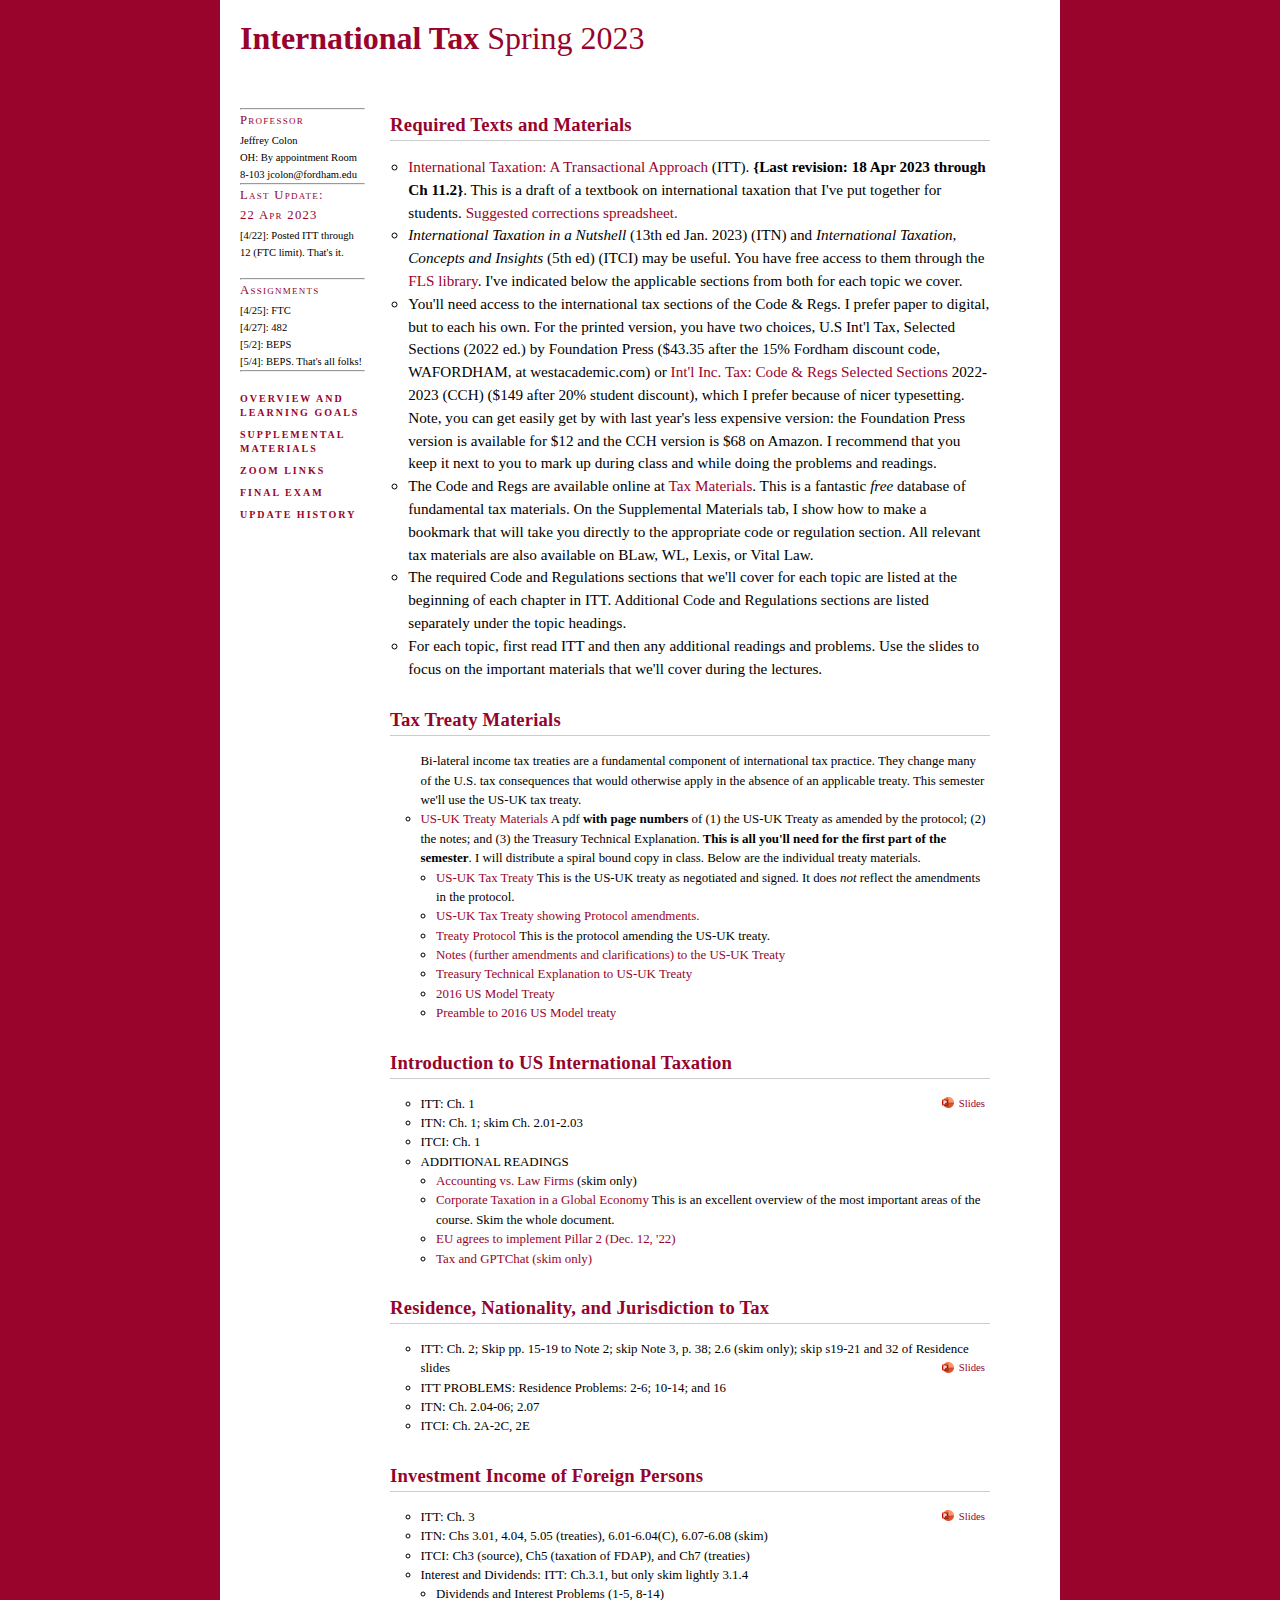
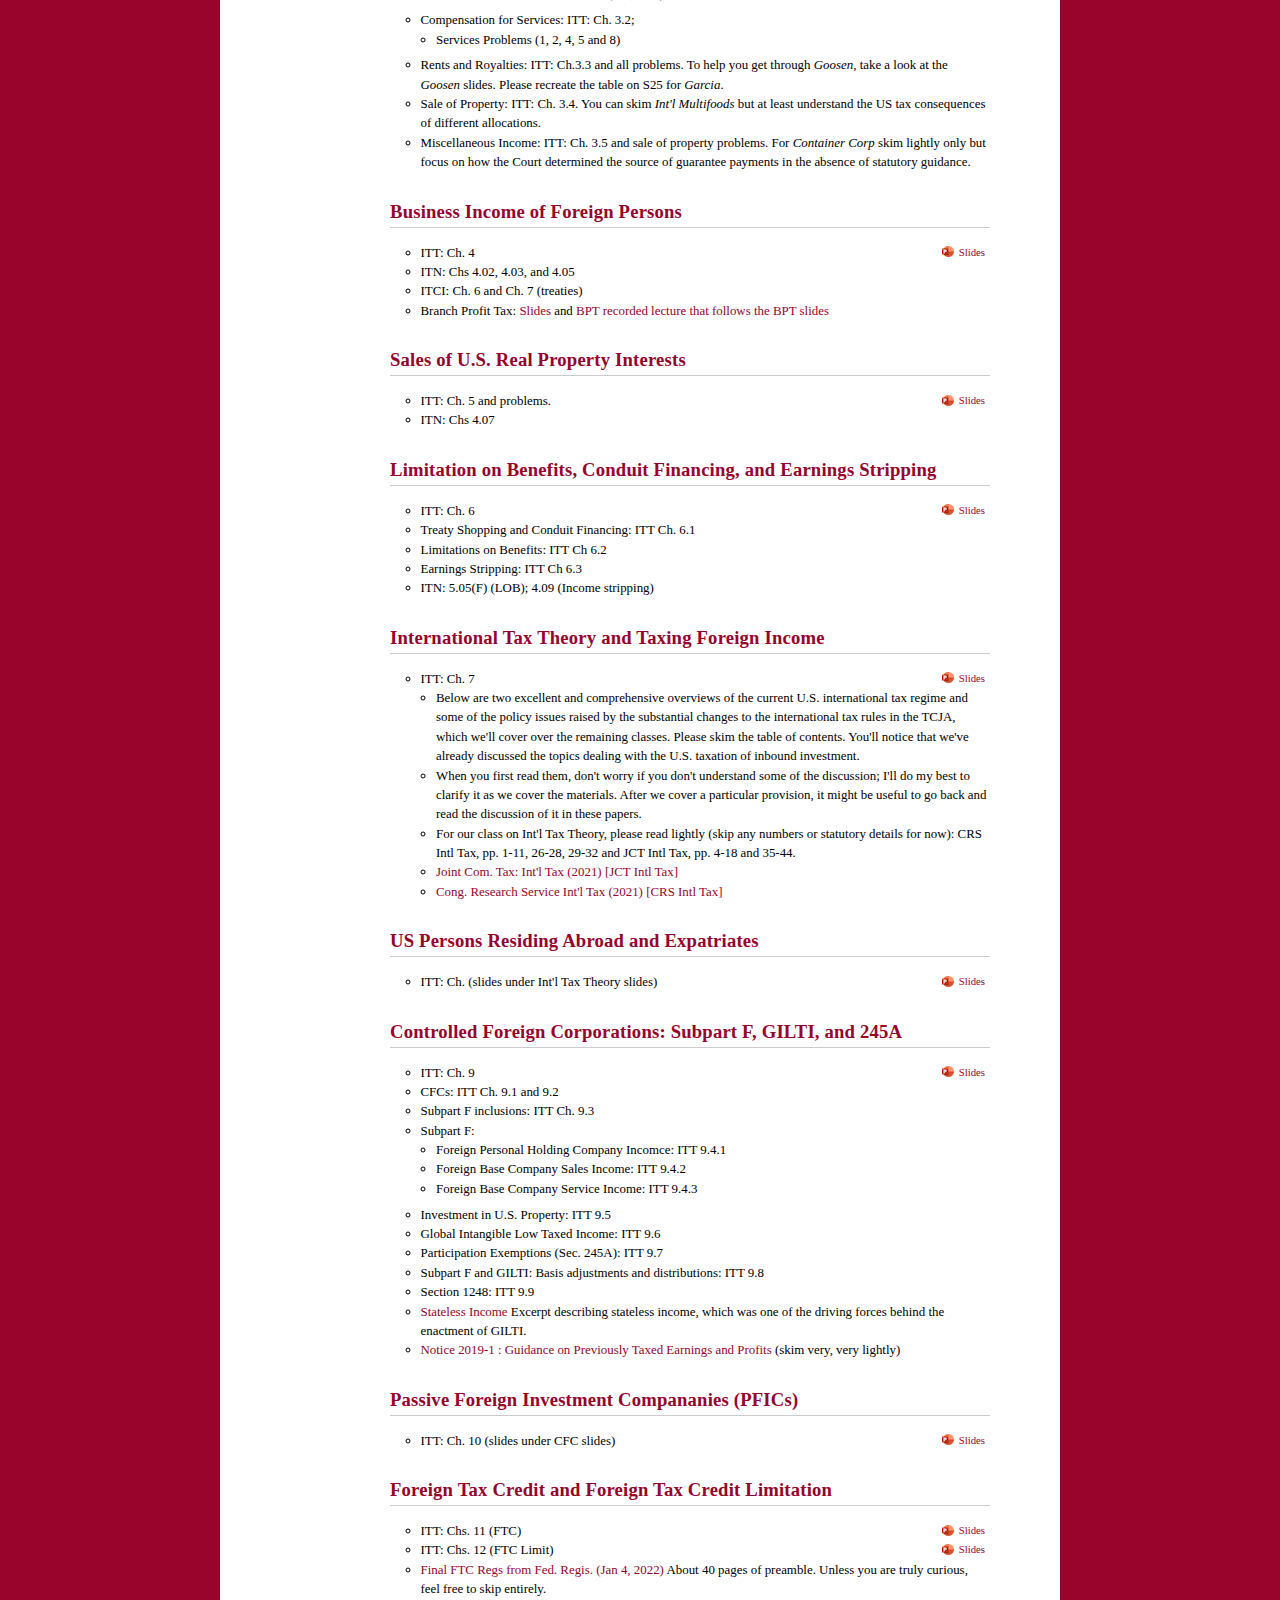
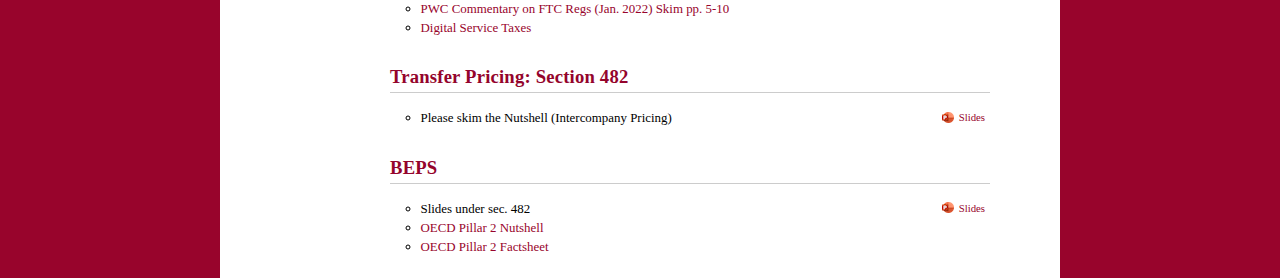
==== index.html @ 793cb7d2 "Update" ====
<!DOCTYPE HTML>
<html>
<head>
  <title>International Tax 2023</title>
  <link href="global.css" type="text/css" rel="stylesheet">
  <style type="text/css">
 </style>
</head>

<body>

<div class="content">
 <div class="title">
   <strong>International Tax</strong> Spring 2023
  </div>
  <br>
  
  <div class="sidebar">
        
    <div>
      <hr>
      <h1>Professor</h1>
      <small>Jeffrey Colon</a>
        <br>
      OH: By appointment
      Room 8-103
      jcolon@fordham.edu
      </small>
        <br>
        <hr>
      <h1>Last Update: 
        <br>22 Apr 2023 </h1> 
        <small>
        [4/22]: Posted ITT through 12 (FTC limit).  That's it.
          <br>
       
           <br>
        
         </small>
          
        <hr>
      
      <h1>Assignments</h1>
       <small>
      
        [4/25]: FTC
          <br>
        [4/27]: 482
          <br>
        [5/2]: BEPS
          <br>
        [5/4]: BEPS.  That's all folks!



     
       </small>

        <hr>
    </div>
 
    <div data-spy="affix" data-offset-top="500" class="navbar affix-top">
      <div class="affix-child">
        <b> Something Extra</b>
      </div>
      <ul class="menu nav">
        <li class="active">
          <a href="overview.html"> <strong>Overview and Learning Goals</strong></a>
        </li>
        <li>
          <a href="extraresources.html"><strong>Supplemental Materials</strong></a>
        </li>
        <li>
          <a href="zoomlinks.html"><strong>Zoom links</strong></a>
        </li>
        
        <li>
          <a href="finalexam.html"><strong>Final Exam</strong></a>
        </li>

        <li>
          <a href="updatehistory.html"><strong>Update History</strong></a>
        </li>

      </ul>
    </div>


  </div>
      
  <div class="article"> 

    <h3>Required Texts and Materials</h3>
      <ul>
        
        <li> <a href="Main_23.pdf"> International Taxation: A Transactional Approach</a> (ITT). <strong>{Last revision: 18 Apr 2023 through Ch 11.2}</strong>.  This is a draft of a textbook on international taxation that I've put together for students.  <a href="https://docs.google.com/spreadsheets/d/1qnMhubfMJYlq5vn3t7DdDJ_um4q8-KcC5dzmw_5Fx98/edit?usp=sharing"> Suggested corrections spreadsheet.  </a> </li>

        <li><em>International Taxation in a Nutshell </em>(13th ed Jan. 2023) (ITN) and <em>International Taxation, Concepts and Insights </em> (5th ed) (ITCI) may be useful.  You have free access to them through the <a href="https://lawpac.lawnet.fordham.edu/record=b788050">FLS library</a>.   I've indicated below the applicable sections from both for each topic we cover.  </li>
        
        <li>You'll need access to the international tax sections of the Code & Regs. I prefer paper to digital, but to each his own.  For the printed version, you have two choices, U.S Int'l Tax, Selected Sections (2022 ed.) by Foundation Press ($43.35 after the 15% Fordham discount code, WAFORDHAM,  at westacademic.com) or <a href="https://www.cchcpelink.com/book/international-income-taxation-code-and-regulations--selected-sections-2022-2023-editio-10009196-0014/21135/">Int'l Inc. Tax: Code & Regs Selected Sections</a> 2022-2023 (CCH) ($149 after 20% student discount), which I prefer because of nicer typesetting.  Note, you can get easily get by with last year's less expensive version: the Foundation Press version is available for $12 and the CCH version is $68 on Amazon. I recommend that you keep it next to you to mark up during class and while doing the problems and readings.  </li>
        
        <li>The Code and Regs are available online at <a href="https://www.taxnotes.com/research">Tax Materials</a>. This is a fantastic <em>free</em> database of fundamental tax materials. On the Supplemental Materials tab, I show how to make a bookmark that will take you directly to the appropriate code or regulation section. All relevant tax materials are also available on BLaw, WL, Lexis, or Vital Law.</li>
        
        <li>The required Code and Regulations sections that we'll cover for each topic are listed at the beginning of each chapter in ITT.  Additional Code and Regulations sections are listed separately under the topic headings.</li>

        <li>For each topic, first read ITT and then any additional readings and problems.  Use the slides to focus on the important materials that we'll cover during the lectures.</li>
    
      </ul>

    <h3> Tax Treaty Materials</h3>

    <ul class="reading">
    
      Bi-lateral income tax treaties are a fundamental component of international tax practice.  They change many of the U.S. tax consequences that would otherwise apply in the absence of an applicable treaty.  This semester we'll use the US-UK tax treaty.   
      
      <li><a href="treaty/Colon UK Treaty Materials.pdf">US-UK Treaty Materials</a> A pdf <strong>with page numbers</strong> of (1) the US-UK Treaty as amended by the protocol; (2) the notes; and (3) the Treasury Technical Explanation.<strong> This is all you'll need for the first part of the semester</strong>.  I will distribute a spiral bound copy in class.  Below are the individual treaty materials.</li>

        <ul>

          <li><a href="treaty/uktreaty.pdf">US-UK Tax Treaty</a> This is the US-UK treaty as negotiated and signed.  It does <em>not</em> reflect the amendments in the protocol.</li>
          
          <li><a href="treaty/UKTreaty_CCH_Amend.pdf">US-UK Tax Treaty showing Protocol amendments.</a></li> 
          
          <li><a href="treaty/ukprotoco.pdf">Treaty Protocol</a> This is the protocol amending the US-UK treaty.</li>
          
          <li><a href="treaty/uknotes.pdf"> Notes (further amendments and clarifications) to the US-UK Treaty</a> </li>
      
          <li><a href="treaty/uktreaty_treas.pdf">Treasury Technical Explanation to US-UK Treaty</a></li>
          
          <li><a href="treaty/USModel_16.pdf">2016 US Model Treaty</a> </li>
        
          <li><a href="treaty/USModel_Preamble_16.pdf">Preamble to 2016 US Model treaty</a>   </li>

        </ul>
    
    </ul>
 

   <h3>Introduction to US International Taxation</h3>

     <ul class="reading">  
      <li>ITT: Ch. 1
        <small class="pull-right">
          <a href="slides/IT_Intro_23.pptx" class="link link-slides">Slides</a>  
        </small>
       </li>
       <li>ITN: Ch. 1; skim Ch. 2.01-2.03</li>
       <li>ITCI: Ch. 1</li>
       <li> ADDITIONAL READINGS
          <ul>
            <li> <a href="Accounting Law Firms.pdf">Accounting vs. Law Firms</a> (skim only)</li>
            <li><a href="CRS Corp Inc Tax Global Economy.pdf">Corporate Taxation in a Global Economy</a> This is an excellent overview of the most important areas of the course.  Skim the whole document.</li>
            <li><a href="https://www.consilium.europa.eu/en/press/press-releases/2022/12/12/international-taxation-council-reaches-agreement-on-a-minimum-level-of-taxation-for-largest-corporations/?utm_source=dsms-auto&utm_medium=email&utm_campaign=International+taxation%3a+Council+reaches+agreement+on+a+minimum+level+of+taxation+for+largest+corporations">EU agrees to implement Pillar 2 (Dec. 12, '22) </a></li>
            <li><a href="GPTChat Tax TN 2023.pdf">Tax and GPTChat (skim only)</a> </li>
          </ul>
      
      </li>
    </ul> 

    
    <h3>Residence, Nationality, and Jurisdiction to Tax</h3>
      <ul class="reading">  
        <li>ITT: Ch. 2; Skip pp. 15-19 to Note 2; skip Note 3, p. 38; 2.6 (skim only); skip s19-21 and 32 of Residence slides 
          <small class="pull-right">
            <a href="slides/IT_Residence_23.pptx" class="link link-slides">Slides</a>  
          </small>  
        <li>ITT PROBLEMS: Residence Problems: 2-6; 10-14; and 16</li>
        <li>ITN: Ch. 2.04-06; 2.07</li>
        <li>ITCI: Ch. 2A-2C, 2E</li>
            
        </li>
    </ul>


   <h3>Investment Income of Foreign Persons</h3>
       <ul class="reading">  
          <li>ITT: Ch. 3
            <small class="pull-right">
              <a href="slides/IT_Source_IntDiv_23.pptx" class="link link-slides">Slides</a>  
            </small> 
          <li> ITN: Chs 3.01, 4.04, 5.05 (treaties), 6.01-6.04(C), 6.07-6.08 (skim) </li>   
          <li> ITCI: Ch3 (source), Ch5 (taxation of FDAP), and Ch7 (treaties)</li>
          <li>Interest and Dividends: ITT: Ch.3.1, but only skim lightly 3.1.4</li>
            <ul>
              <li>Dividends and Interest Problems (1-5, 8-14)</li>
            </ul>
          <li>Compensation for Services: ITT: Ch. 3.2; </li>
              <ul>
                <li>Services Problems (1, 2, 4, 5 and 8)
              </ul>
          <li>Rents and Royalties: ITT: Ch.3.3 and all problems.  To help you get through <em>Goosen</em>, take a look at the <em>Goosen</em> slides.  Please recreate the table on S25 for <em>Garcia</em>. </li>
          <li>Sale of Property: ITT: Ch. 3.4.   You can skim <em>Int'l Multifoods</em> but at least understand the US tax consequences of different allocations.</li>
          <li>Miscellaneous Income: ITT: Ch. 3.5 and sale of property problems.  For <em>Container Corp</em> skim lightly only but focus on how the Court determined the source of guarantee payments in the absence of statutory guidance.</li>
     
      </ul>

    <h3>Business Income of Foreign Persons</h3>
      <ul class="reading">  
        <li>ITT: Ch. 4
          <small class="pull-right">
            <a href="slides/IT_Slides_ETB_23.pptx" class="link link-slides">Slides</a>  
          </small>  
      <li> ITN: Chs 4.02, 4.03, and 4.05 </li>
      <li> ITCI: Ch. 6 and Ch. 7 (treaties)</li>
      <li>Branch Profit Tax: <a href="slides/IT_BPT_22.pptx" >Slides </a> and <a href="https://fordhamit-my.sharepoint.com/:v:/g/personal/jcolon_fordham_edu/EXzlg3TOtzJAqTEttAePPHwByUkRtvp_hlnF0EyhgAfDOw?e=EQw4UG">
        BPT recorded lecture that follows the BPT slides</a></li>     
    </ul>


    <h3>Sales of U.S. Real Property Interests</h3>
      <ul class="reading">  
        <li>ITT: Ch. 5 and problems.
          <small class="pull-right">
            <a href="slides/IT_Slides_FIRPTA_23.pptx" class="link link-slides">Slides</a>  
          </small>   
      <li> ITN: Chs 4.07 </li>       
        </li>
    </ul>

   <h3>Limitation on Benefits, Conduit Financing, and Earnings Stripping</h3>
        <ul class="reading">  
          <li>ITT: Ch. 6
            <small class="pull-right">
              <a href="slides/IT_TreatyShop_23S.pptx" class="link link-slides">Slides</a>  
            </small>  
          <li>Treaty Shopping and Conduit Financing: ITT Ch. 6.1</li>
          <li>Limitations on Benefits: ITT Ch 6.2</li> 
          <li>Earnings Stripping: ITT Ch 6.3</li>
          <li> ITN: 5.05(F) (LOB); 4.09 (Income stripping)</li>
              
          </li>
      </ul>

   <h3>International Tax Theory and Taxing Foreign Income</h3>
      <ul class="reading">  
        <li>ITT: Ch. 7
          <small class="pull-right">
            <a href="slides/IT_Int_Theory_23.pptx" class="link link-slides">Slides</a>  
          </small> 
        <ul>
          <li>Below are two excellent and comprehensive overviews of the current U.S. international tax regime and some of the policy issues raised by the substantial changes to the international tax rules in the TCJA, which we'll cover over the remaining classes.  Please skim the table of contents.  You'll notice that we've already discussed the topics dealing with the U.S. taxation of inbound investment.  
         
          <li>When you first read them, don't worry if you don't understand some of the discussion; I'll do my best to clarify it as we cover the materials.  After we cover a particular provision, it might be useful to go back and read the discussion of it in these papers.
           
          <li>For our class on Int'l Tax Theory, please read lightly (skip any numbers or statutory details for now): CRS Intl Tax, pp. 1-11, 26-28, 29-32 and JCT Intl Tax, pp. 4-18 and 35-44.
            
          </li>
       
          <li><a href="JCT Intl Tax 2021.pdf">Joint Com. Tax: Int'l Tax (2021) [JCT Intl Tax]</a></li>
          <li><a href="CRS Intl Tax Aug 21.pdf">Cong. Research Service Int'l Tax (2021) [CRS Intl Tax]</a></li>
        </ul>
      </ul>
  
  
    <h3>US Persons Residing Abroad and Expatriates</h3>
      <ul class="reading">  
        <li>ITT: Ch.  (slides under Int'l Tax Theory slides)
          <small class="pull-right">
            <a href="slides/" class="link link-slides">Slides</a>  
          </small>  
          </li>
      </ul>

      <h3>Controlled Foreign Corporations: Subpart F, GILTI, and 245A </h3>
      <ul class="reading">  
        <li>ITT: Ch. 9
          <small class="pull-right">
            <a href="slides/IT_CFC_23.pptx" class="link link-slides">Slides</a>  
          </small>  
          </li>
        <li>CFCs: ITT Ch. 9.1 and 9.2</li>
        <li>Subpart F inclusions: ITT Ch. 9.3</li>
        <li>Subpart F:
          <ul>
            <li>Foreign Personal Holding Company Incomce: ITT 9.4.1</li>
            <li>Foreign Base Company Sales Income: ITT 9.4.2</li>
            <li>Foreign Base Company Service Income: ITT 9.4.3</li>
          </ul>
        <li>Investment in U.S. Property: ITT 9.5</li>
        <li>Global Intangible Low Taxed Income: ITT 9.6</li>
        <li>Participation Exemptions (Sec. 245A): ITT 9.7</li>
        <li>Subpart F and GILTI: Basis adjustments and distributions: ITT 9.8</li>
        <li>Section 1248: ITT 9.9</li>  
        <li><a href="StatelessIncome_Excerpt.pdf"> Stateless Income </a>Excerpt describing <emph>stateless income</emph>, which was one of the driving forces behind the enactment of GILTI.</li>     
        <li><a href="https://www.taxnotes.com/research/federal/irs-guidance/notices/irs-outlines-coming-regs-on-previously-taxed-earnings-and-profits/28pkr?h=Notice%202019"> Notice 2019-1 : Guidance on Previously Taxed Earnings and Profits</a> (skim very, very lightly)</li>
      </ul>

    
      <h3>Passive Foreign Investment Compananies (PFICs)</h3>
          <ul class="reading">  
            <li>ITT: Ch. 10 (slides under CFC slides)
              <small class="pull-right">
                <a href="slides" class="link link-slides">Slides</a>  
              </small>  
              </li>
          </ul>

      <h3>Foreign Tax Credit and Foreign Tax Credit Limitation</h3>
          <ul class="reading">  
            <li>ITT: Chs. 11 (FTC)
              <small class="pull-right">
                <a href="slides/IT_FTC_901_22.pptx" class="link link-slides">Slides</a>  
              </small>  
              </li>
            <li>ITT: Chs. 12 (FTC Limit)
              <small class="pull-right">
                <a href="slides/IT_FTC_904_22.pptx" class="link link-slides">Slides</a>  
              </small>  
              </li>  
            <li><a href="FTC Final Reg FedREg 2022.pdf"> Final FTC Regs from Fed. Regis. (Jan 4, 2022)</a> About 40 pages of preamble.  Unless you are truly curious, feel free to skip entirely. </li>
            <li><a href="PWC FTC 2022.pdf"> PWC Commentary on FTC Regs (Jan. 2022)  Skim pp. 5-10</a></li>
            <li><a href="https://www.pwc.com/us/en/services/tax/library/digital-service-taxes.html"> Digital Service Taxes</a></li>
          </ul>

     
        <!-- <h3>Inversions</h3>
          <ul class="reading">  
            <li>ITT: Ch. 11
              <small class="pull-right">
                <a href="slides/.pptx" class="link link-slides">Slides</a>  
              </small>  
              </li>
          </ul> -->

          <h3>Transfer Pricing: Section 482</h3>
          <ul class="reading">  
            <li>Please skim the Nutshell (Intercompany Pricing)
              <small class="pull-right">
                <a href="slides/IT_TransferPricing_2022.pptx" class="link link-slides">Slides</a>  
              </small>  
              </li>
          </ul>

          <h3>BEPS</h3>
          <ul class="reading">  
            <li>Slides under sec. 482
              <small class="pull-right">
                <a href="slides/.pptx" class="link link-slides">Slides</a>  
              </small>  
              </li>
            <li><a href="Pillar2 Nutshell 2022.pdf">OECD Pillar 2 Nutshell</a> </li>    
            <li><a href="Pillar2 Factsheet OECD.pdf">OECD Pillar 2 Factsheet</a> </li>
            </ul>

</div>
</div>
</div>
</body>
</html>
---- global.css ----
/* CSS Document */

/*table elements*/

#homeworks {
	border-collapse: collapse;
	width: 100%;
  }
  
  #homeworks td, #homeworks th {
	border: 1px solid #ddd;
	padding: 8px;
	text-align: center;
  }
  
  #homeworks tr:nth-child(even){background-color: #f2f2f2;}
  
  #homeworks tr:hover {background-color: #ddd;}
  
  #homeworks th {
	padding-top: 12px;
	padding-bottom: 12px;
	text-align: center;
	background-color: #98042c;
	color: white;
  }


* {
    padding: 0;
    margin: 0;
}

a:link {text-decoration: none;
	color: 	#98042c;}

/*
	a:visited {
	text-decoration: none;
	color:#0000FF
		}*/


a, a:visited {
	text-decoration: none;
	color: 	#98042c;
}

a:hover {
	background-color: transparent;
	text-decoration: underline;
	}

a:active {
	color:#B2F511}

	.affix-child {
	display: none;
}

.article {
		margin-left: 150px;
		margin-right: 50px;
		padding: 0;
		line-height: 1.5em;
		position: relative;
}

.article ul {
    line-height: 1.5em;
}

body {
	margin: 0 auto 0 auto;
	padding: 0;
	background-color: #98042c;
	width: 840px;
	font-family: "Avenir", Verdana;
	font-size: 0.95em;
}
	  
/*
BODY
{
  color: #000000;
  background-color:#FFFFFF;
  margin: 0;
  padding: 0;
}*/

.header{
  margin: 0;
  padding-top: 12px;
  font-weight: normal;
  text-align: center;
  color:#00000;
  font-family: "Avenir",Verdana, Arial, Helvetica, sans-serif;
  background-color:#FFFFFF;
}

h1, h2, h3, h4, h5 {
    color: 	#94042c;
    background-color: inherit;
    font-weight: normal;
    padding: 0 0 5px 0;
    margin: 15px 0 0 0;
    border: none;
    clear: right;
}

h3 {
    font-size: 14pt;
    margin: 30px 0 15px 0;
    letter-spacing: 0.01em;
    border-bottom: 1px solid #ccc;
	line-height: 20px;
	font-weight: bold;
}

/*
h1, h2, h3, h5 {
	font-family: "Avenir",Verdana, Arial, Helvetica, sans-serif;
	margin-top: 0;
	margin-bottom: 0;
	}*/
h4 {
	margin-left: 0px;
	margin-top: 0;
	margin-bottom: 0;
	color:#94042c;
	font-weight: bold;
	}
/*h3 {background-color:#d41394;
	padding: 5px 0px 5px 20px;
	}

#updates h5 {
	text-align: center;
	font-weight: bold;
	margin-bottom: 0;
	margin-top: 0;
	}*/
h4 ul {
	margin-top: 0;
	margin-bottom: 0;
	}	
	
/*.content{
	margin: 0 auto 0 auto;
	padding: 0;
	background-color: #33333f;
	width: 840px;
	font-family: "Avenir", Verdana;
	font-size: 0.95em;
}	*/

.link {
    background-position: 3px center;
    padding-left: 20px;
    padding-right: 5px;
    background-repeat: no-repeat;
}

.link.link-slides{
	background-image: url();
}
	
.content {
	margin: 150;
	padding: 15px 20px;
	background-color: #ffffff;
	/* height: 100%; */
}


/*.content {
		margin-left: 150px;
		margin-right: 50px;
		padding: 0;
		line-height: 1.25em;
		position: relative;
}*/


.menu {
    list-style: none;
    margin-left: 0px;
    text-transform: uppercase;
    font-size: 10px;
    letter-spacing: 2px;
    width: 125px;
}

.menu li {
    padding-bottom: 8px;
}

.menuSection { 
	float: left;  
	width: 200px;
	margin: 8px;
	padding: 1px 1px 1px 1px;
	border-top-width: 5px; 
	background-color: #FFFFCC;
	font-family: Verdana, Arial, Helvetica, sans-serif;
	font-size: .75em;
	margin-bottom: 10px;
	border: 1px solid;
}

.lastUpdate { 
	float: left;  
	width: 200px;
	margin: 8px;
	padding: 1px 1px 1px 1px;
	border-top-width: 5px; 
	background-color: #FFFFCC;
	font-family: Verdana, Arial, Helvetica, sans-serif;
	font-size: .75em;
	margin-bottom: 10px;
	border: 1px solid;
}
	
li {
    display: list-item;
    text-align: -webkit-match-parent;
}

.link.link-slides {
    background-image: url(pptx.png);
}

.menuSection h3 {
	text-align: center;
	font-weight: bold;
	margin-bottom: 0;
	margin-top: 0;
	background-color:#8b324d;
	padding: 5px 0px 5px 5px;
}

.person {
    margin-bottom: 3px;
    display: block;
}

.pull-right {
    float: right;
}

.sidebar {
    margin: 3px 0 0 0;
    padding: 0;
    float: left;
    width: 125px;
    font-size: 9.5pt;
}

.sidebar div {
    line-height: 12pt;
	margin-bottom: 5px;
	margin-top: 20px;
}
.sidebar h1 {
    font-size: 9.5pt;
    font-weight: normal;
    font-variant: small-caps;
    letter-spacing: 0.1em;
    margin: 0 0 2px 0;
    padding: 0;
    line-height: 20px;
}

.sidebar h2 {
	color: #000000;
	font-size: 9.5pt;
    font-weight: normal;
    font-variant: small-caps;
    letter-spacing: 0.1em;
    margin: 0 0 2px 0;
    padding: 0;
    line-height: 20px;
}

.reading {
    font-size: 0.85em;
    padding-left: 15px;
}

reading small {
    color: #666;
}

small {
    font-size: smaller;
}

.title,
.title a {
    color:#98042c;
    font-size: 24pt;
    margin-bottom: 10px;
    margin-top: 5px;
}

ul {
    display: block;
    list-style-type: disc;
    margin-block-start: 1em;
    margin-block-end: 1em;
    margin-inline-start: 0px;
    margin-inline-end: 0px;
    padding-inline-start: 0px;
}

ul {
    line-height: 1.4em;
    list-style-type: circle;
    list-style-image: none;
    margin: 0 0 0.5em 1.2em;
    color: __text_alt__;
}

ul {
	margin-top: 0}

ul li ul {
	margin-top: 0}
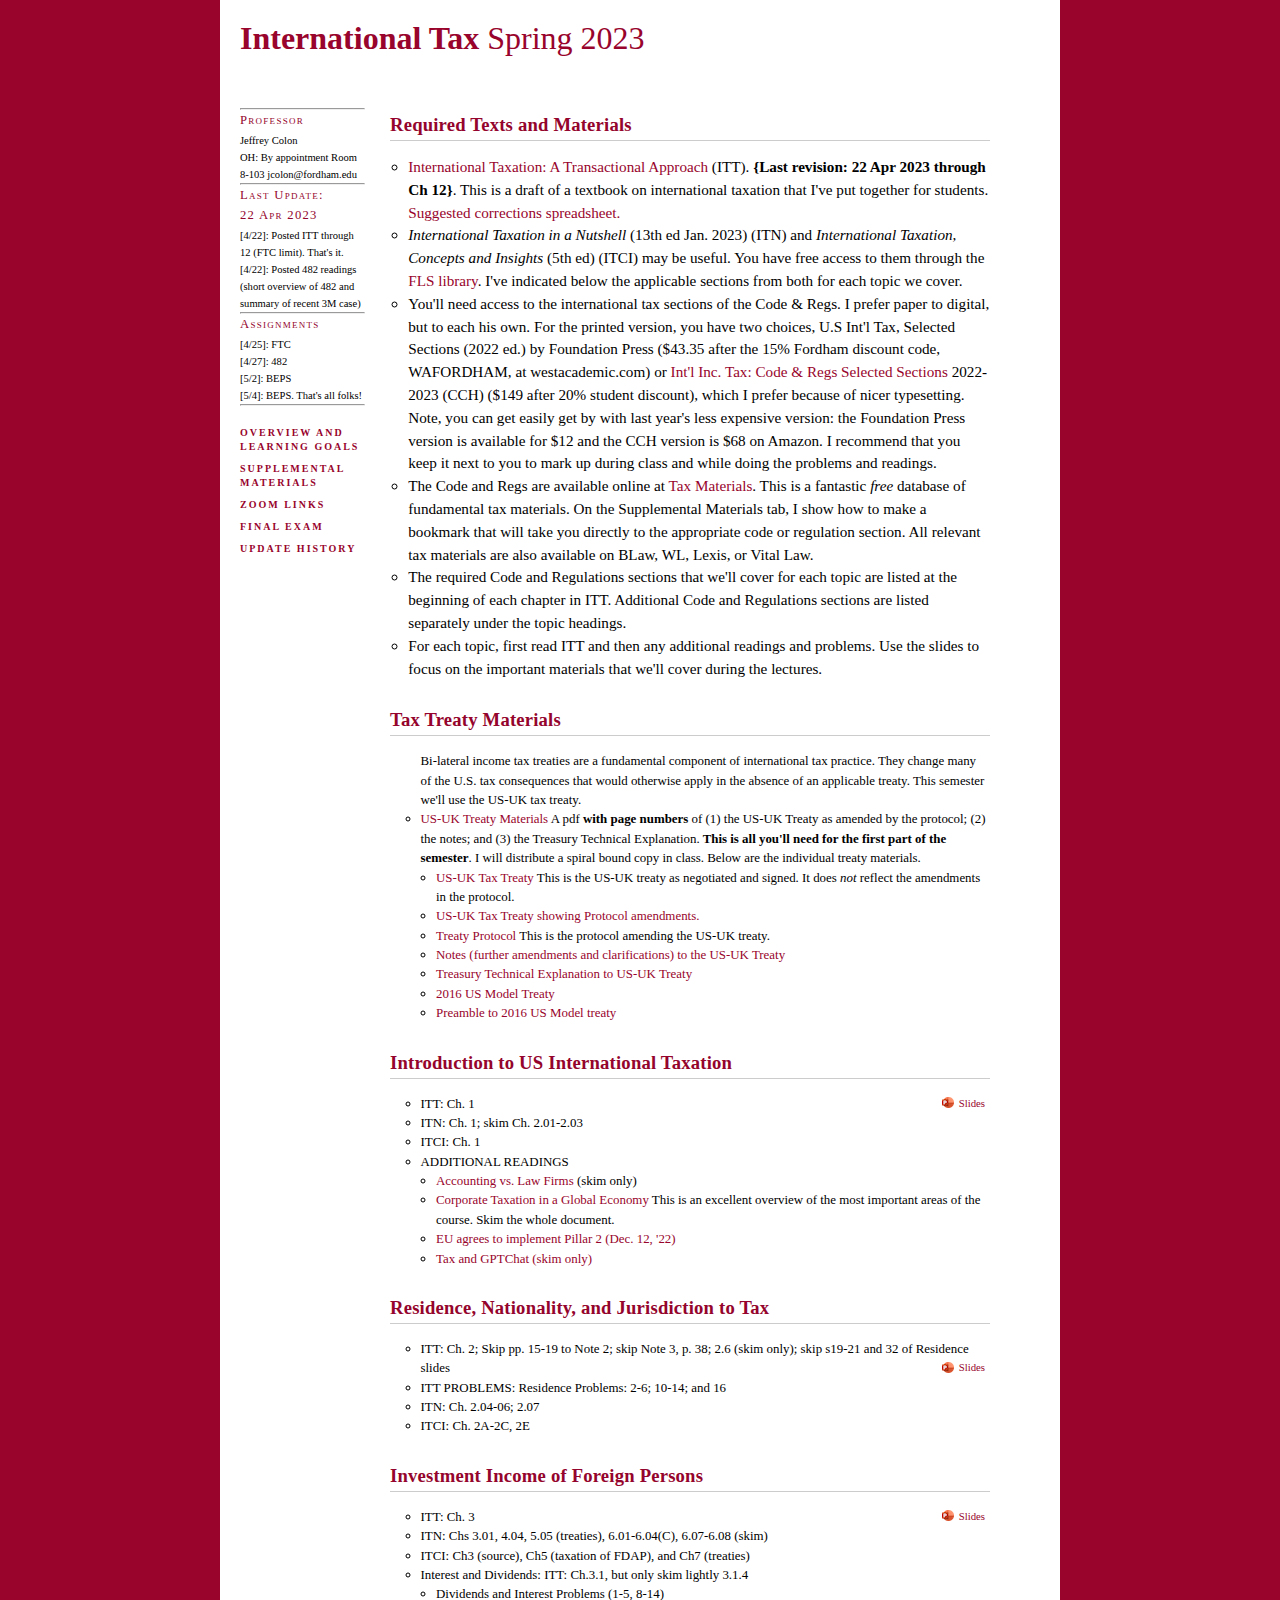
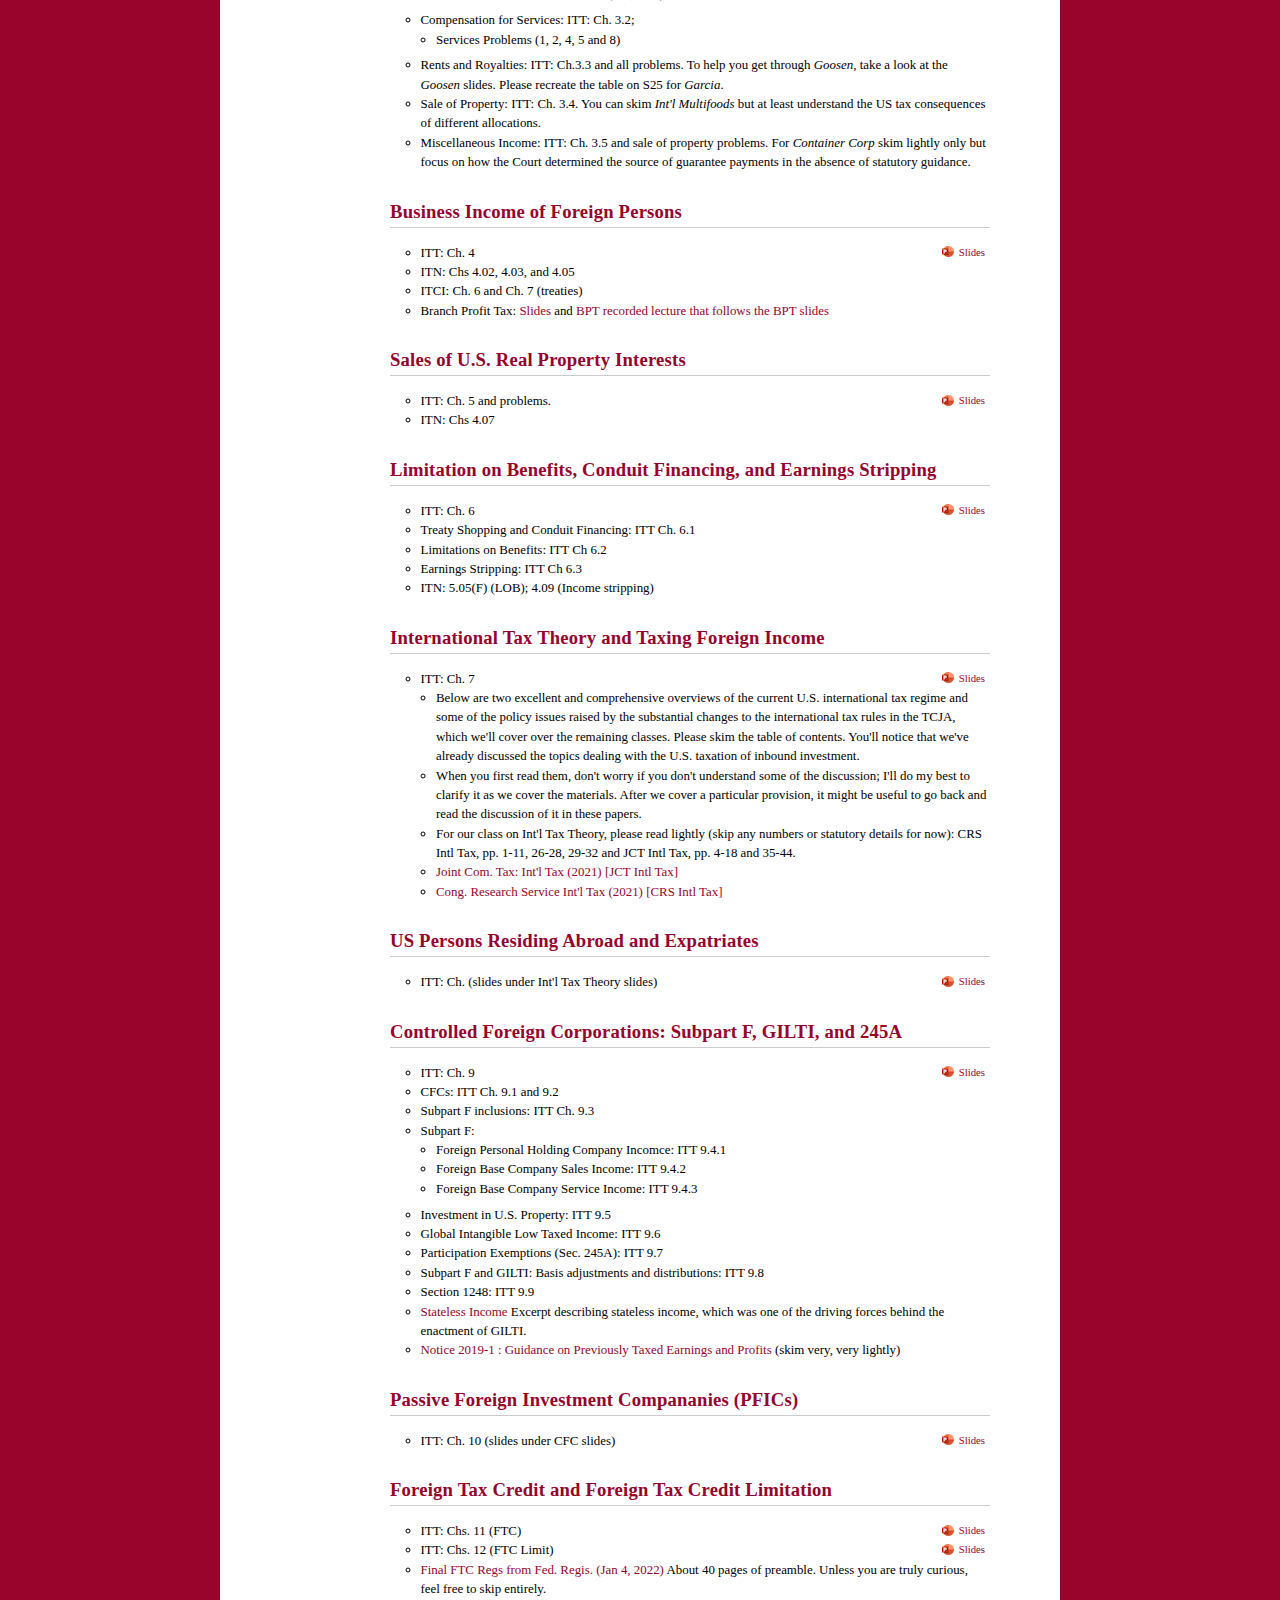
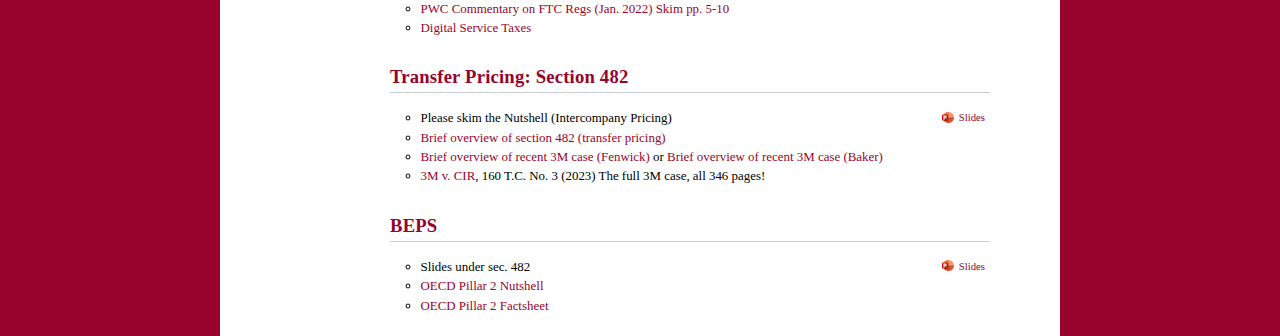
==== commit 37cd1456: "Update" ====
--- a/index.html
+++ b/index.html
@@ -33,7 +33,7 @@
         <small>
         [4/22]: Posted ITT through 12 (FTC limit).  That's it.
           <br>
-       
+        [4/22]: Posted 482 readings (short overview of 482 and summary of recent 3M case)
            <br>
         
          </small>
@@ -93,7 +93,7 @@
     <h3>Required Texts and Materials</h3>
       <ul>
         
-        <li> <a href="Main_23.pdf"> International Taxation: A Transactional Approach</a> (ITT). <strong>{Last revision: 18 Apr 2023 through Ch 11.2}</strong>.  This is a draft of a textbook on international taxation that I've put together for students.  <a href="https://docs.google.com/spreadsheets/d/1qnMhubfMJYlq5vn3t7DdDJ_um4q8-KcC5dzmw_5Fx98/edit?usp=sharing"> Suggested corrections spreadsheet.  </a> </li>
+        <li> <a href="Main_23.pdf"> International Taxation: A Transactional Approach</a> (ITT). <strong>{Last revision: 22 Apr 2023 through Ch 12}</strong>.  This is a draft of a textbook on international taxation that I've put together for students.  <a href="https://docs.google.com/spreadsheets/d/1qnMhubfMJYlq5vn3t7DdDJ_um4q8-KcC5dzmw_5Fx98/edit?usp=sharing"> Suggested corrections spreadsheet.  </a> </li>
 
         <li><em>International Taxation in a Nutshell </em>(13th ed Jan. 2023) (ITN) and <em>International Taxation, Concepts and Insights </em> (5th ed) (ITCI) may be useful.  You have free access to them through the <a href="https://lawpac.lawnet.fordham.edu/record=b788050">FLS library</a>.   I've indicated below the applicable sections from both for each topic we cover.  </li>
         
@@ -329,6 +329,9 @@
                 <a href="slides/IT_TransferPricing_2022.pptx" class="link link-slides">Slides</a>  
               </small>  
               </li>
+            <li><a href="US Transfer Pricing Basic Rules.pdf" >Brief overview of section 482 (transfer pricing)</a> 
+            <li> <a href="3M Fenwick.pdf">Brief overview of recent 3M case (Fenwick)</a> or <a href="3M_Baker.pdf"> Brief overview of recent 3M case (Baker)</a> 
+            <li><a href="3M Tax Court 23.pdf">3M v. CIR</a>, 160 T.C. No. 3 (2023) The full 3M case, all 346 pages!</a> </li>
           </ul>
 
           <h3>BEPS</h3>
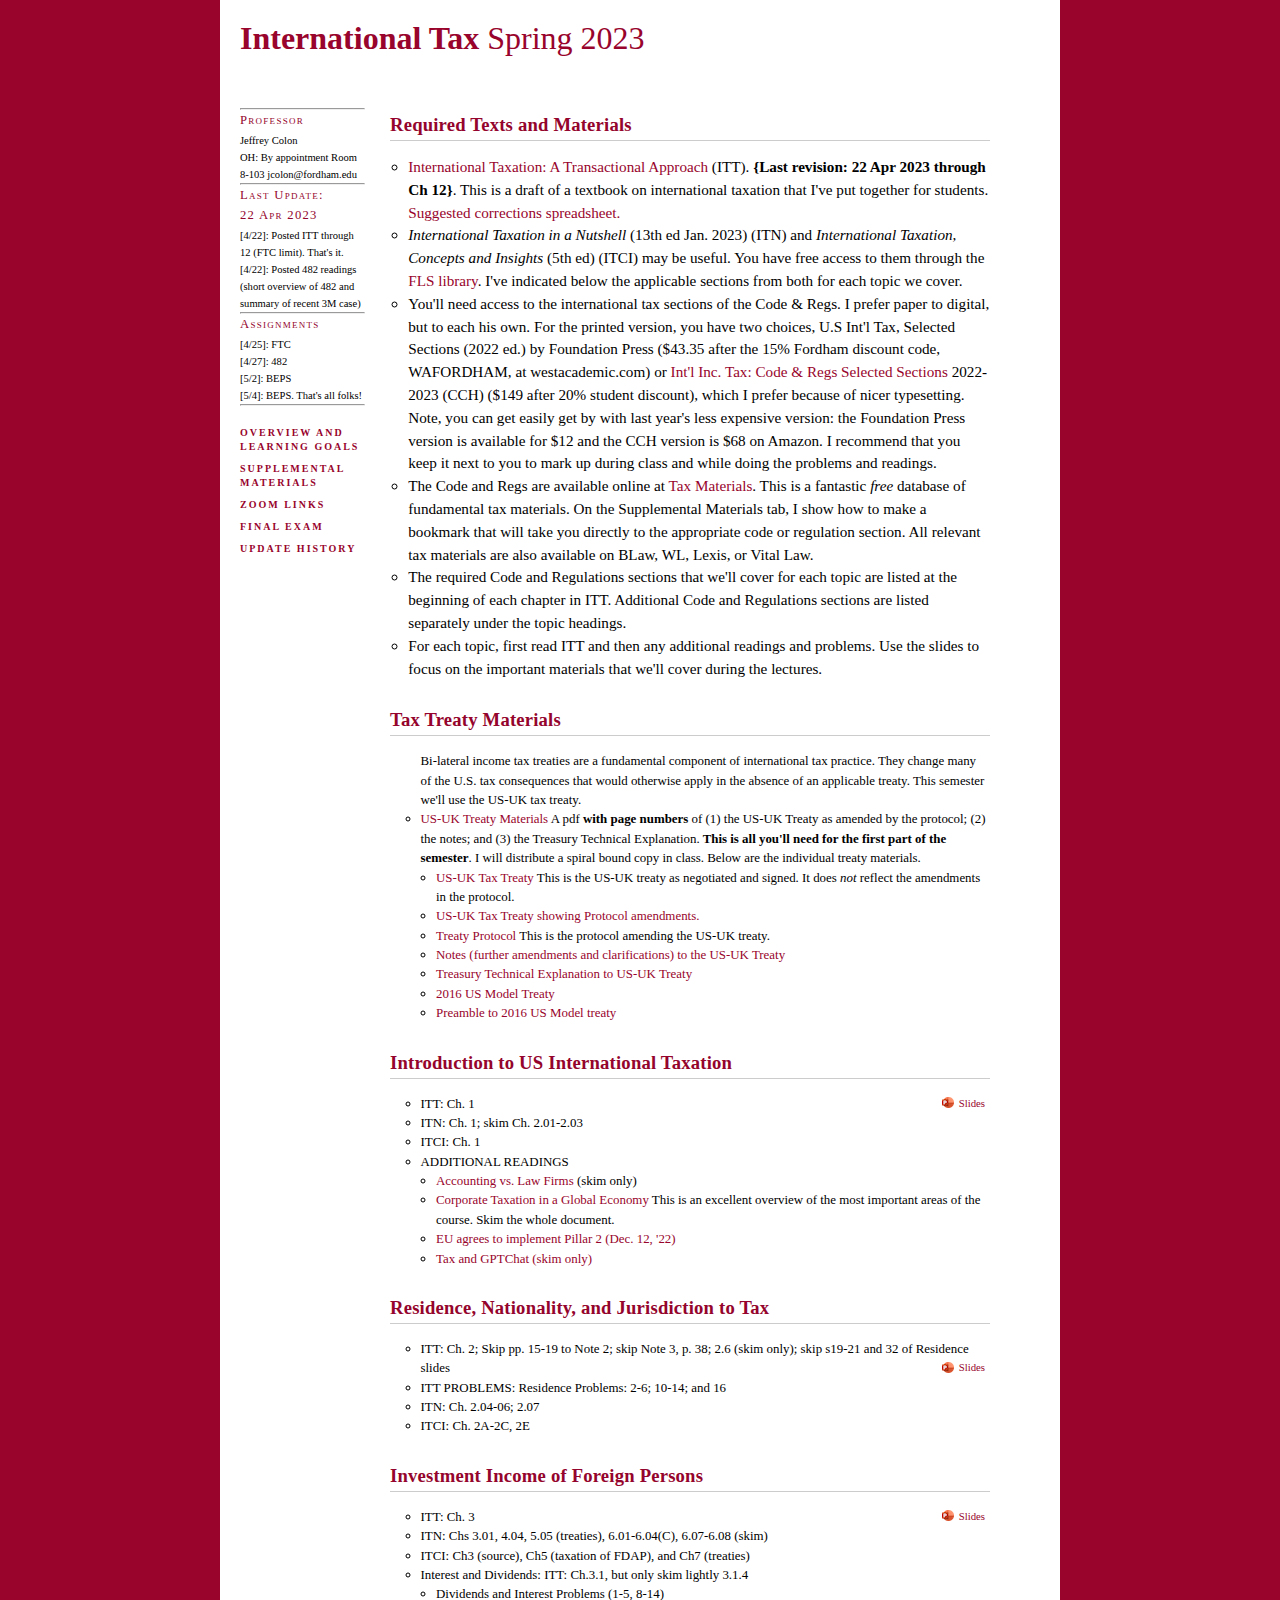
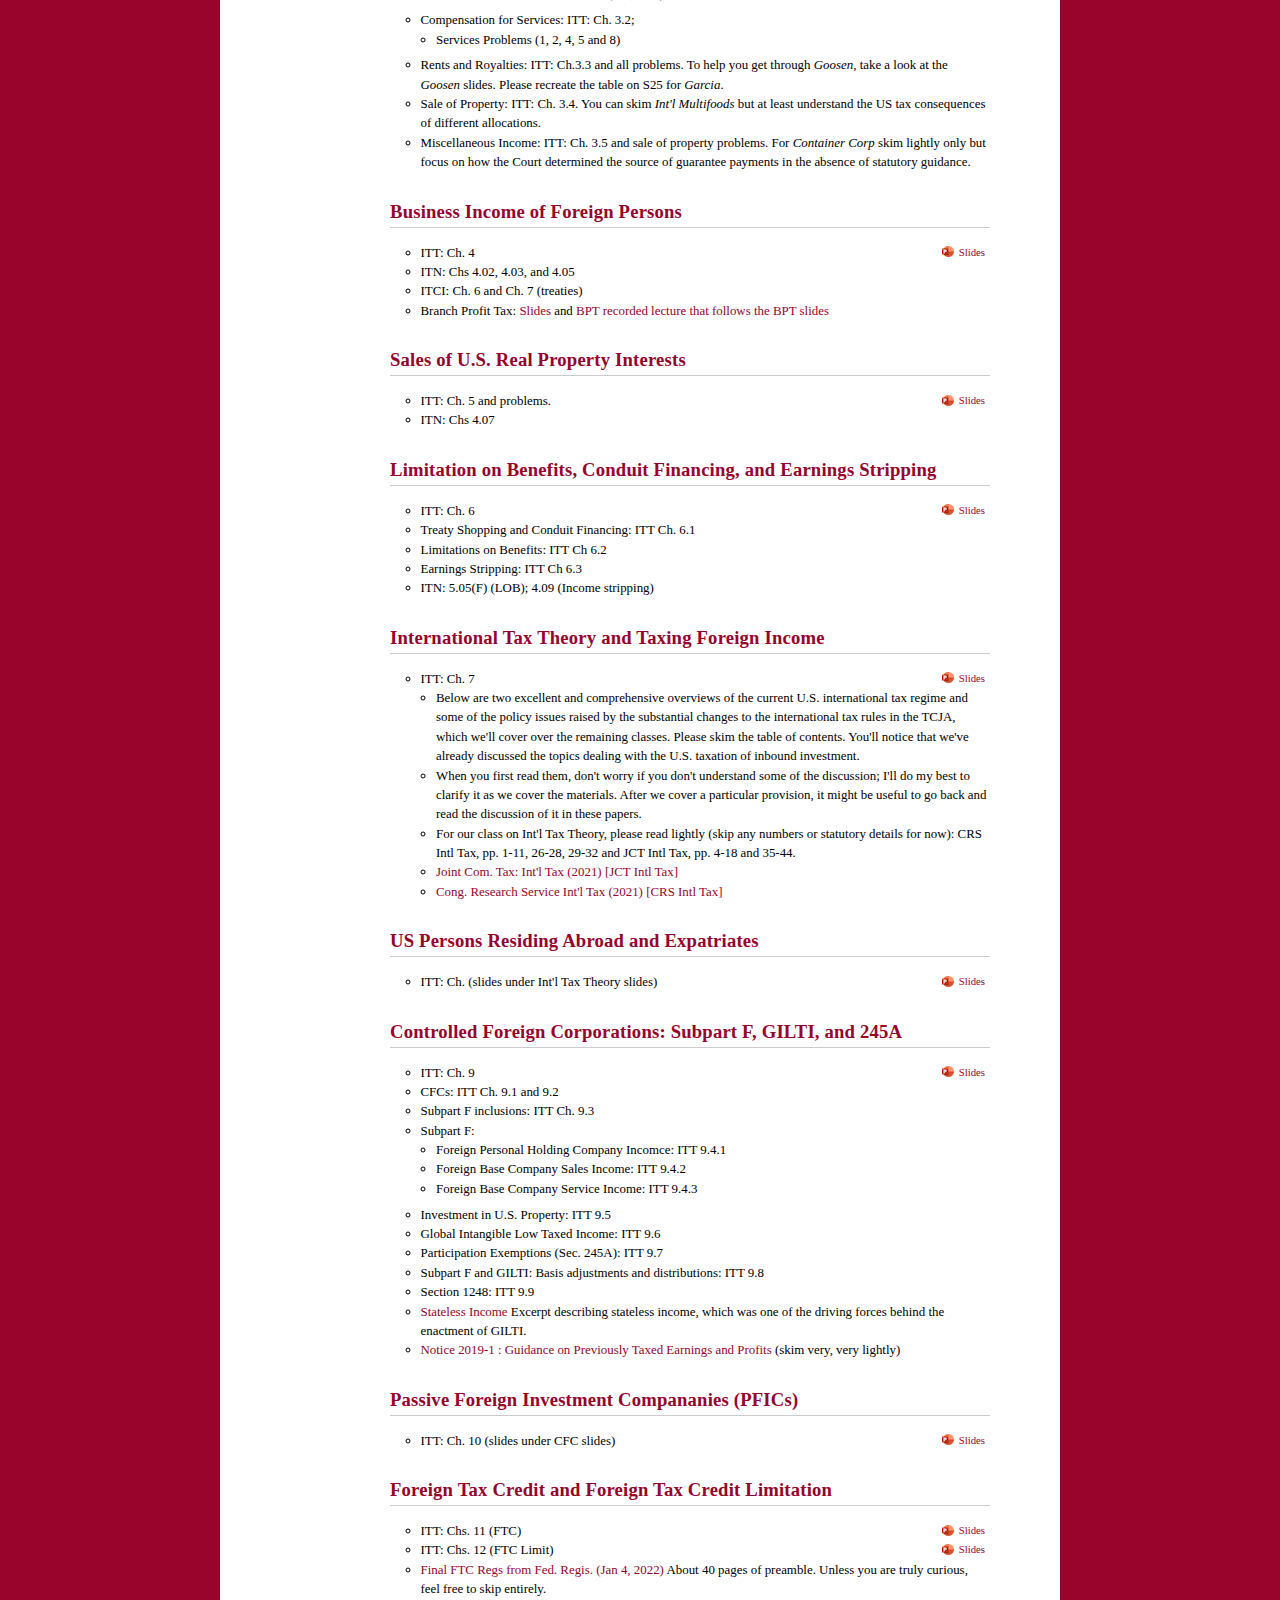
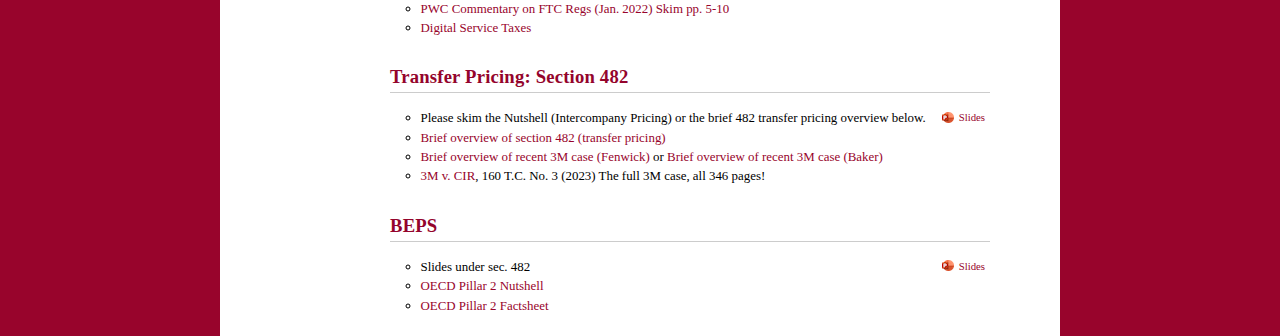
==== commit 3f8d1af0: "Update index.html" ====
--- a/index.html
+++ b/index.html
@@ -324,7 +324,7 @@
 
           <h3>Transfer Pricing: Section 482</h3>
           <ul class="reading">  
-            <li>Please skim the Nutshell (Intercompany Pricing)
+            <li>Please skim the Nutshell (Intercompany Pricing) or the brief 482 transfer pricing overview below.
               <small class="pull-right">
                 <a href="slides/IT_TransferPricing_2022.pptx" class="link link-slides">Slides</a>  
               </small>  
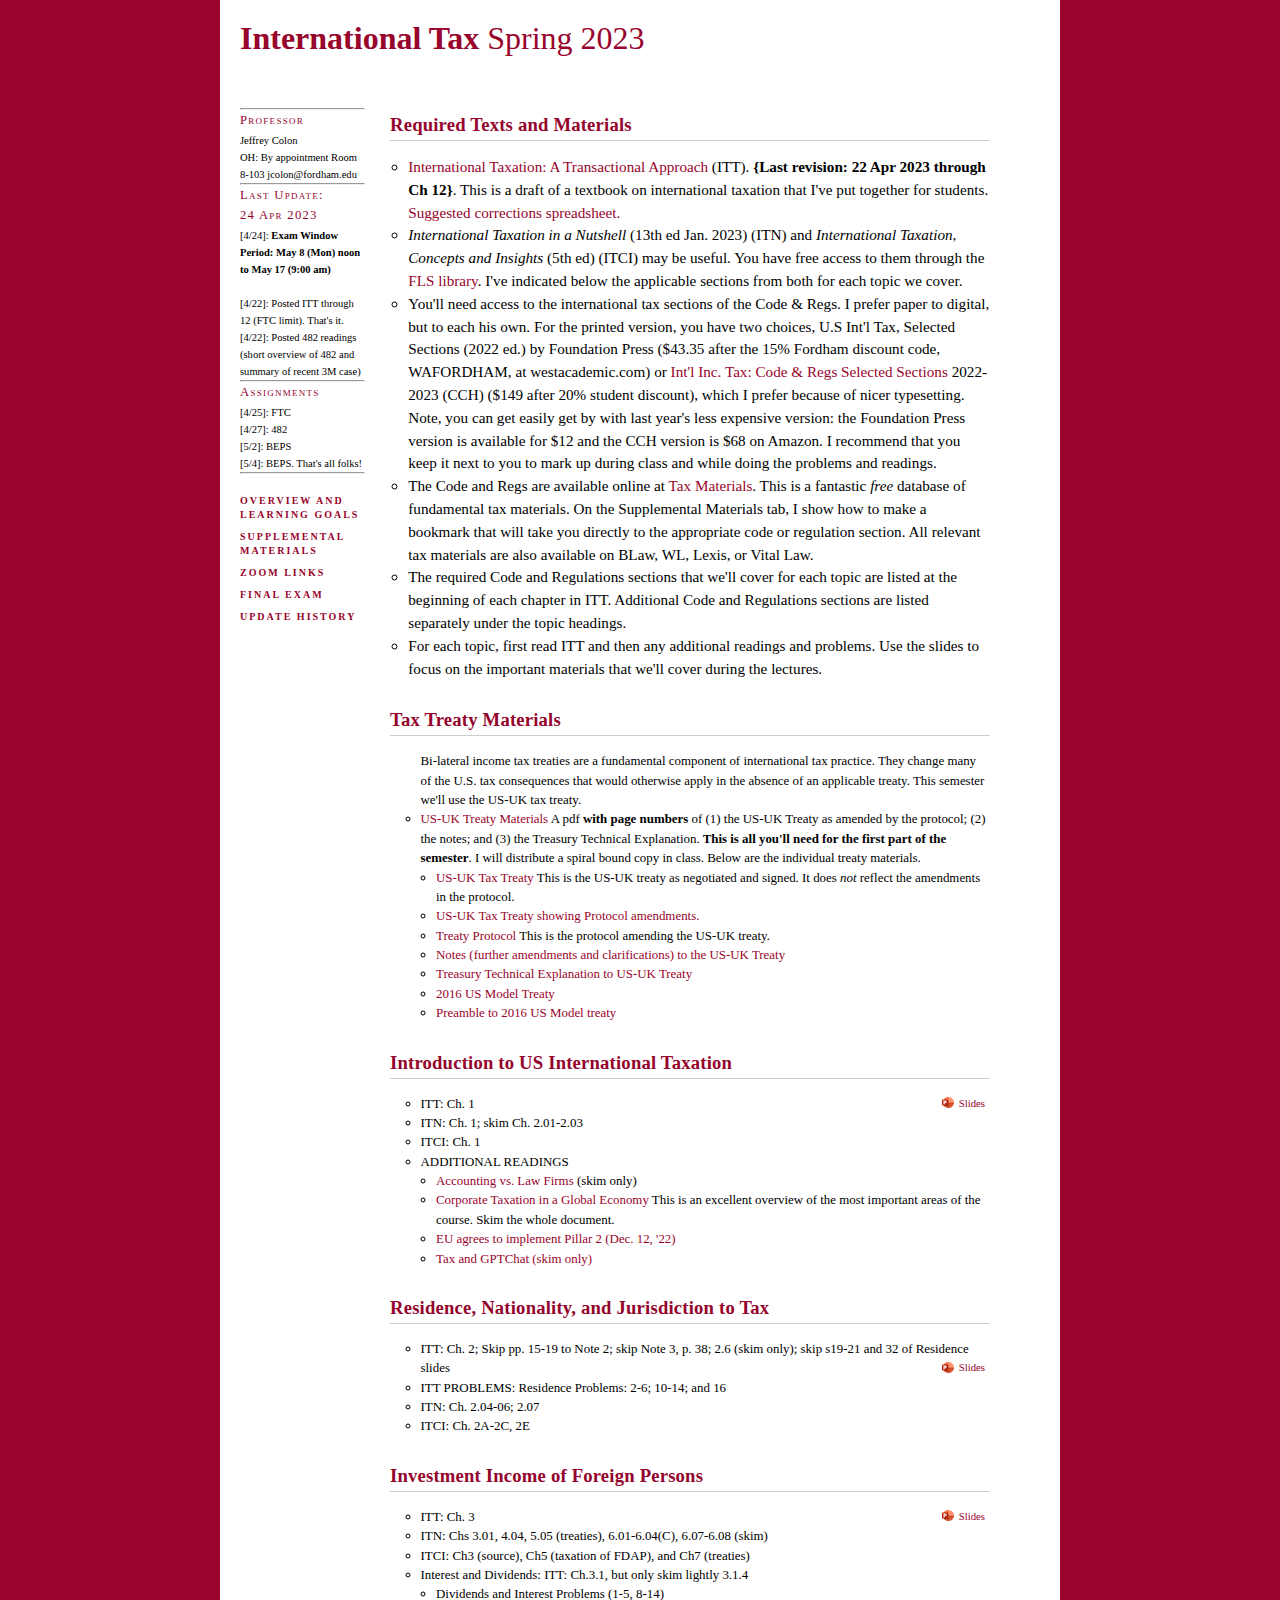
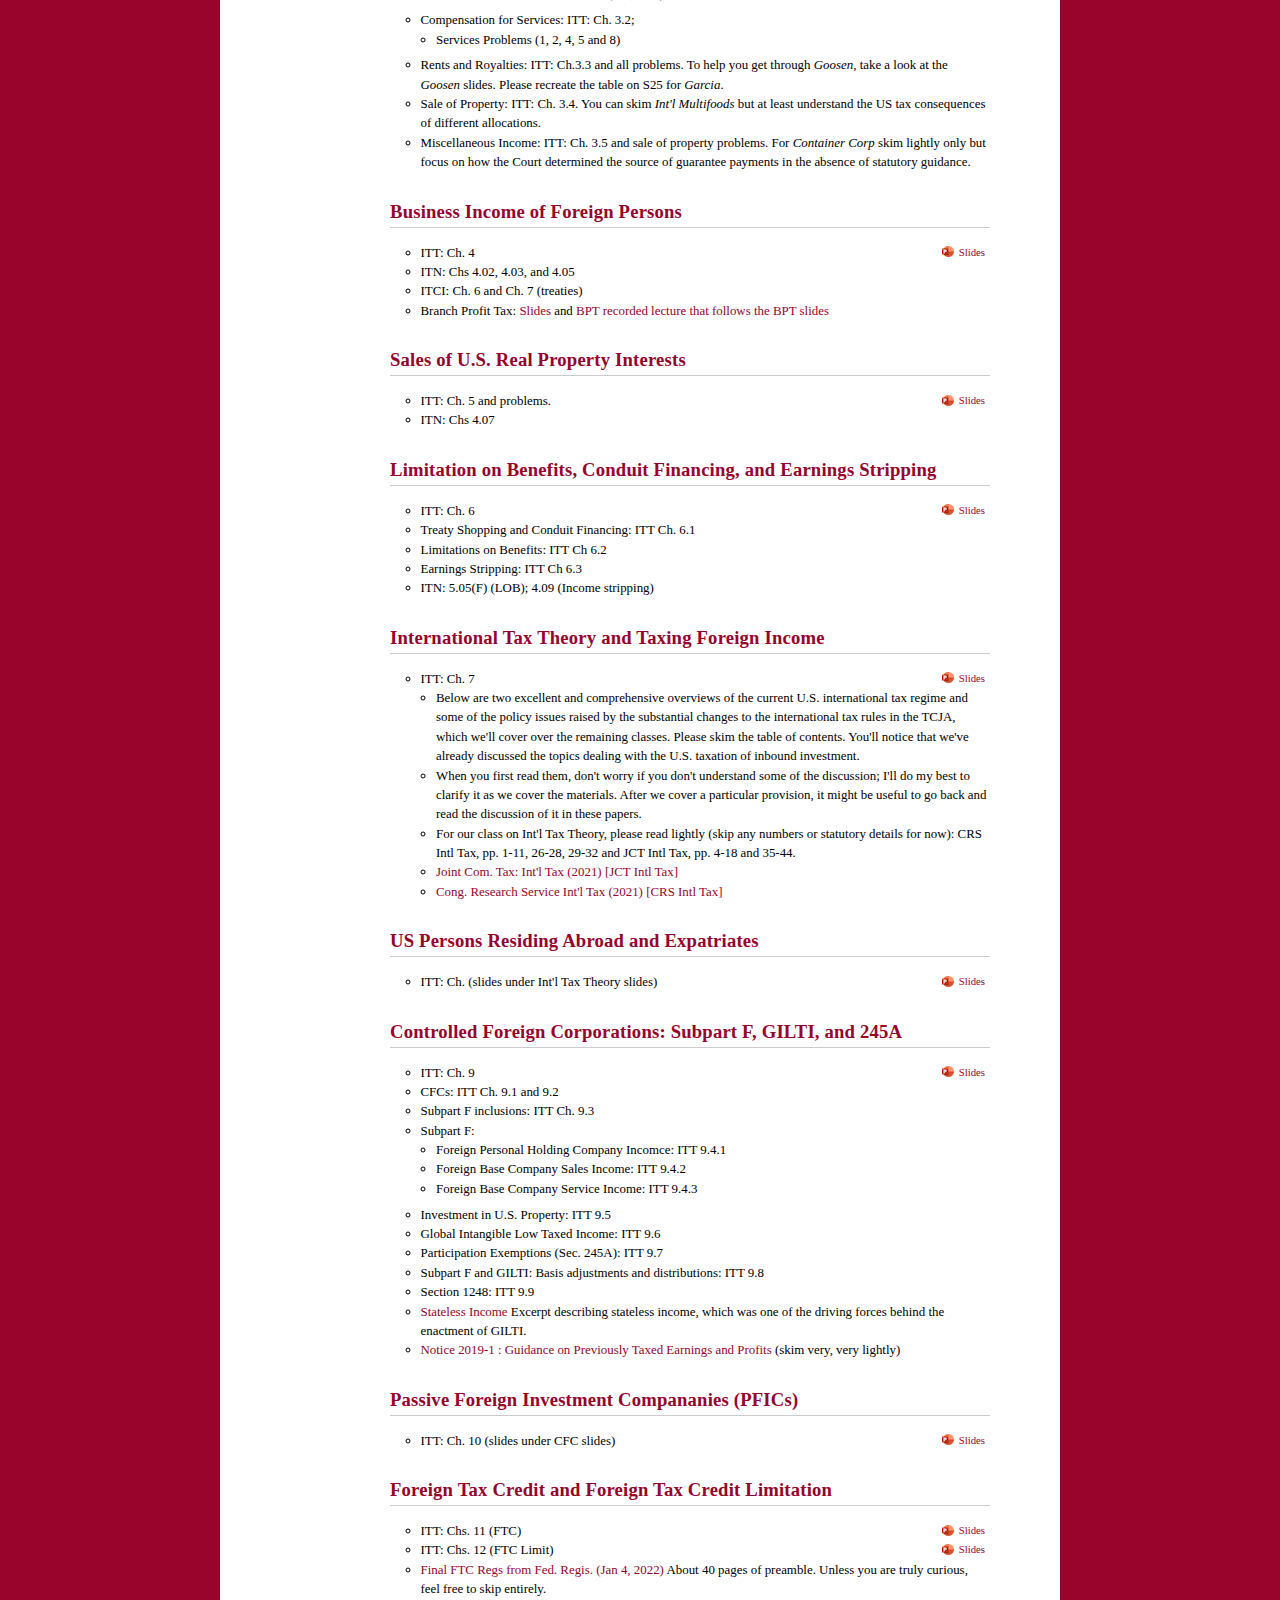
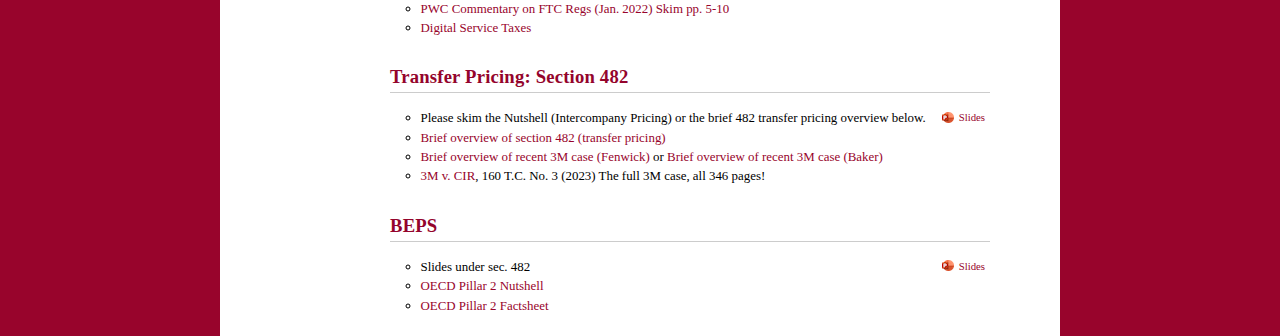
==== commit 1e3845f9: "Update" ====
--- a/index.html
+++ b/index.html
@@ -29,8 +29,11 @@
         <br>
         <hr>
       <h1>Last Update: 
-        <br>22 Apr 2023 </h1> 
+        <br>24 Apr 2023 </h1> 
         <small>
+          [4/24]: <b>Exam Window Period: May 8 (Mon) noon to May 17 (9:00 am)</b>
+          <br>
+          <br>
         [4/22]: Posted ITT through 12 (FTC limit).  That's it.
           <br>
         [4/22]: Posted 482 readings (short overview of 482 and summary of recent 3M case)
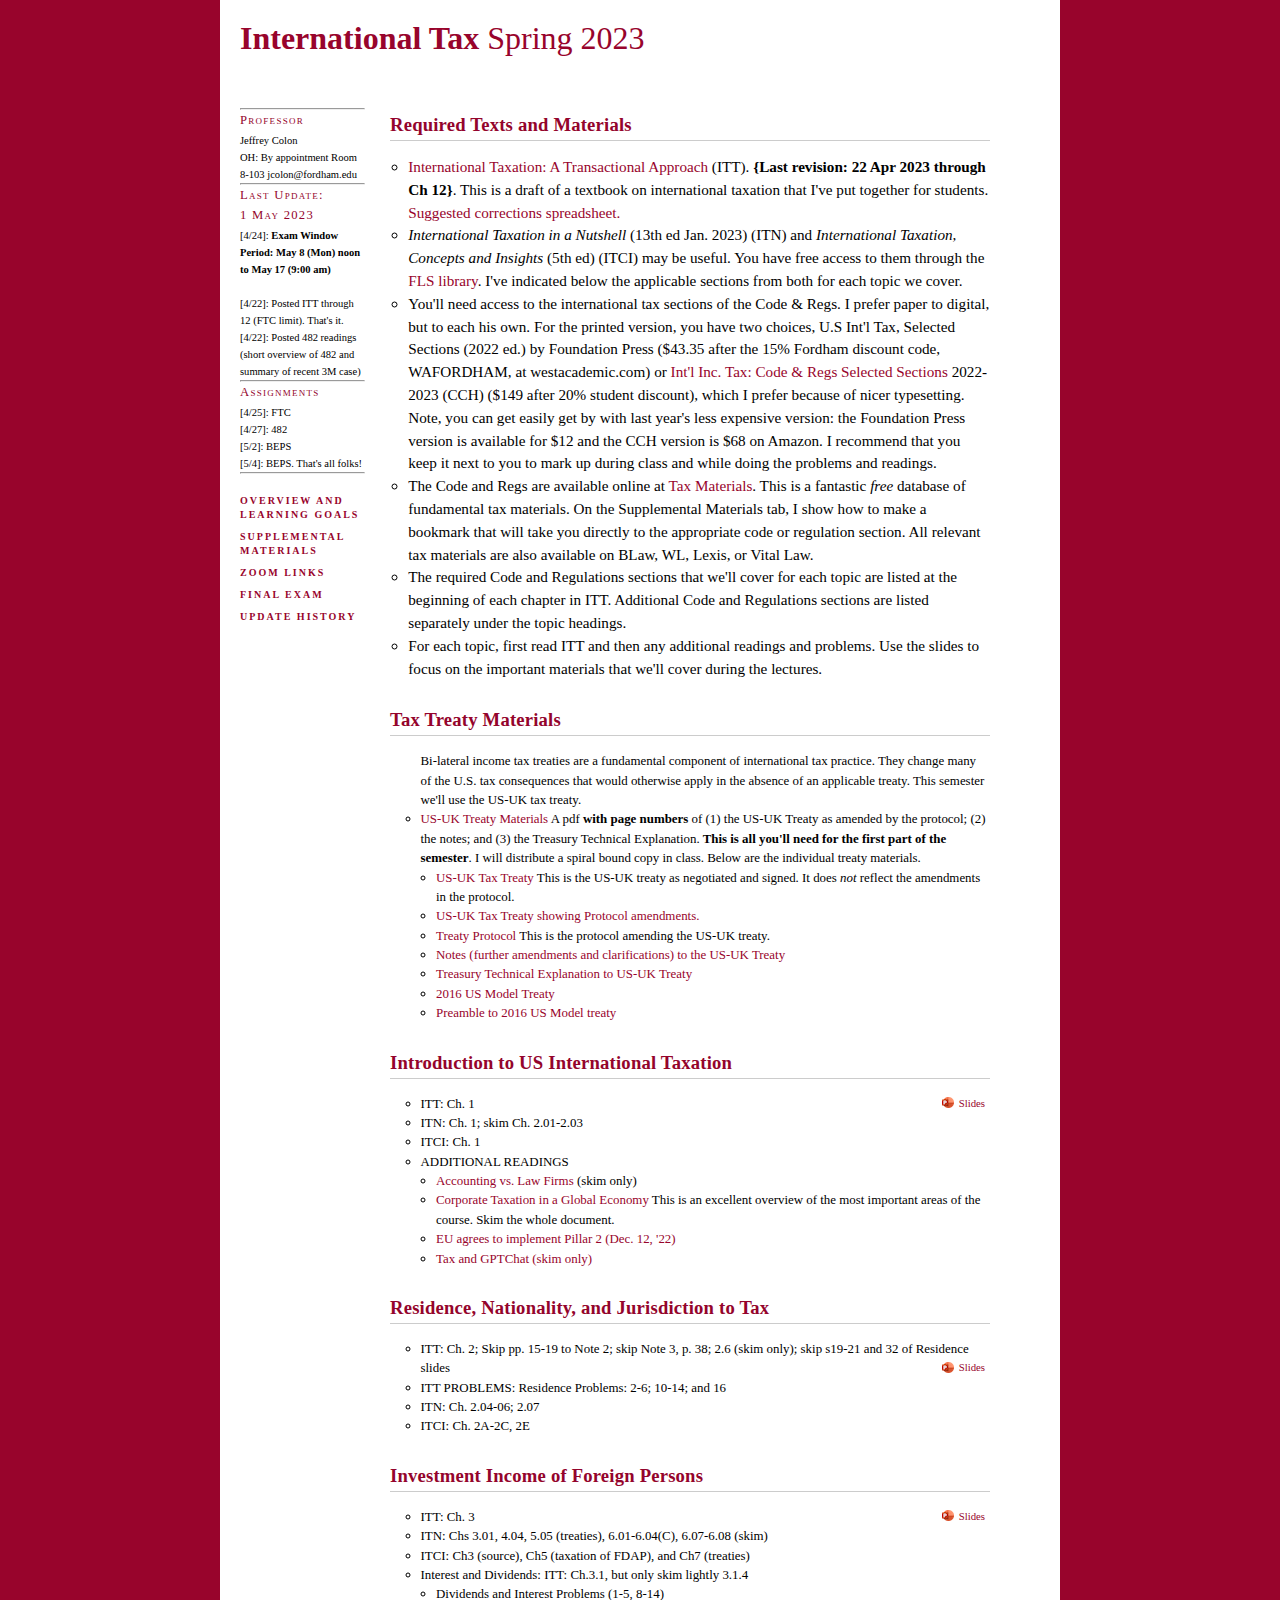
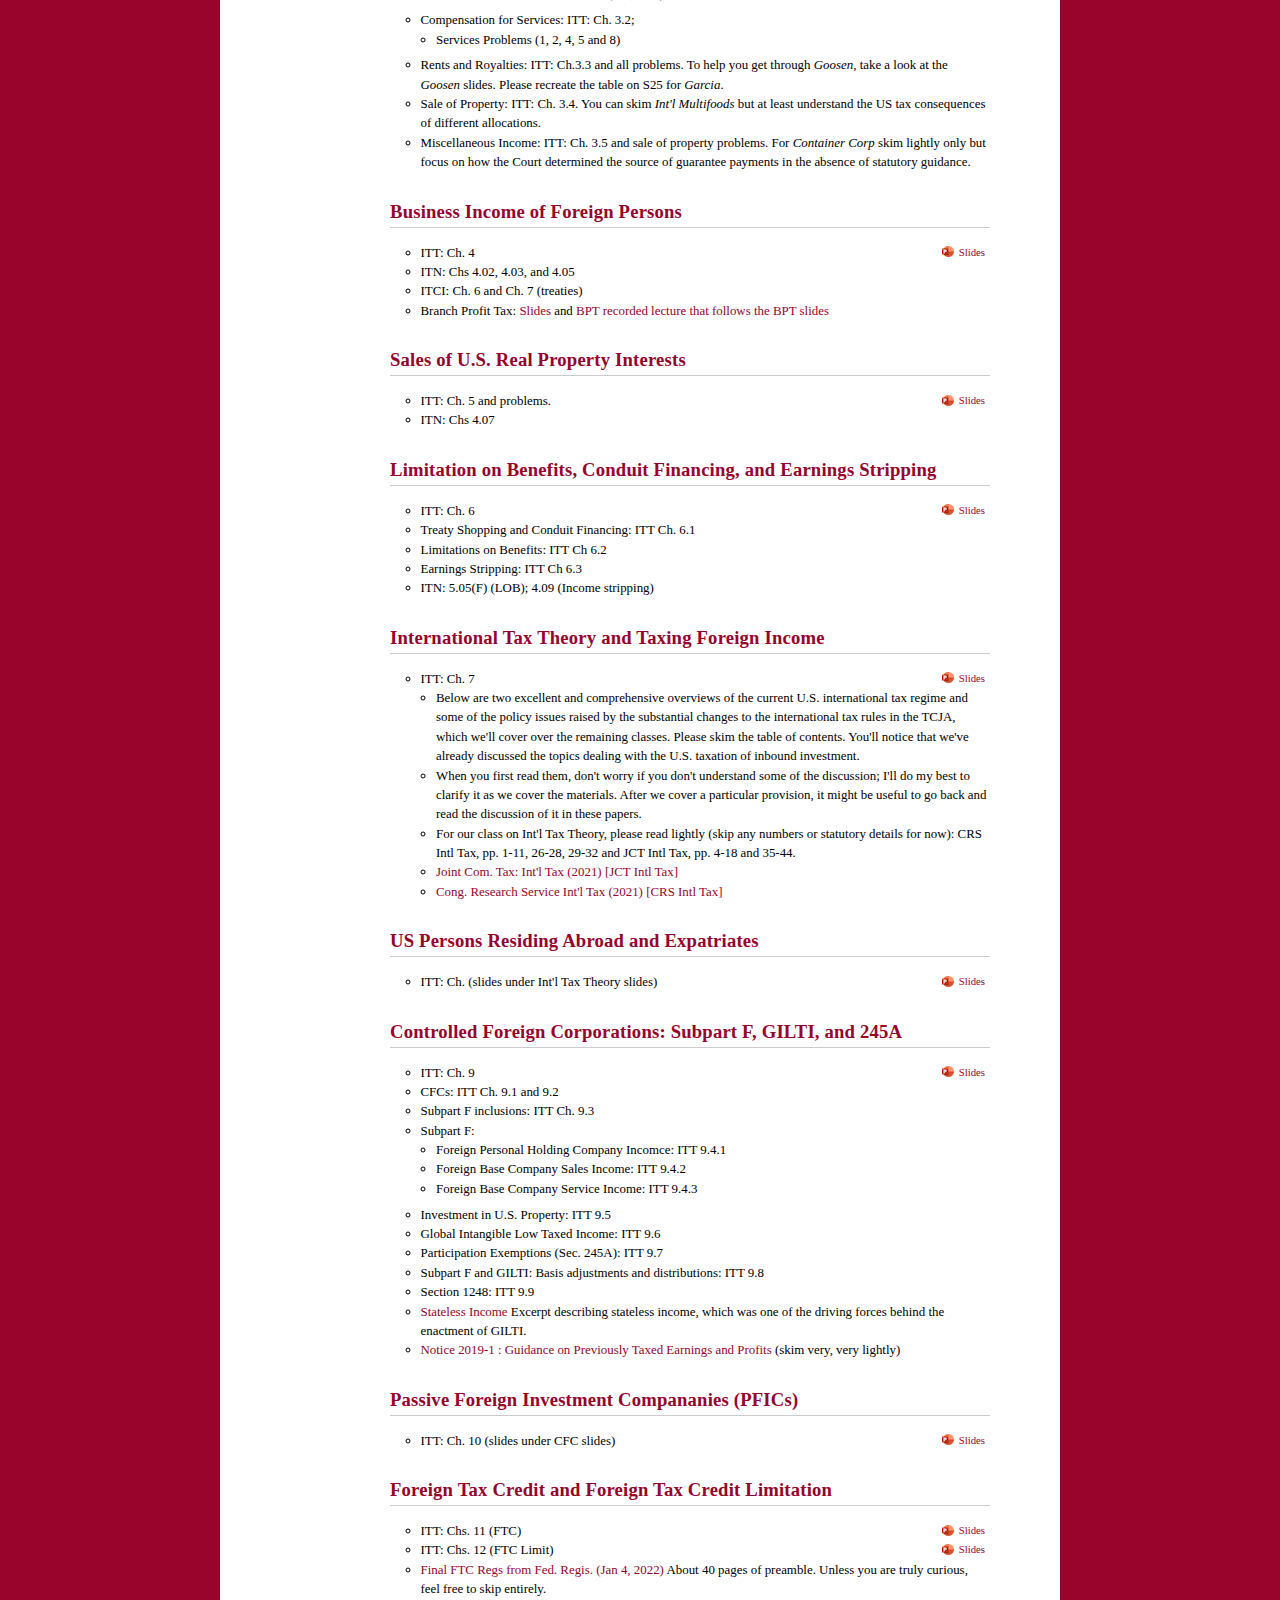
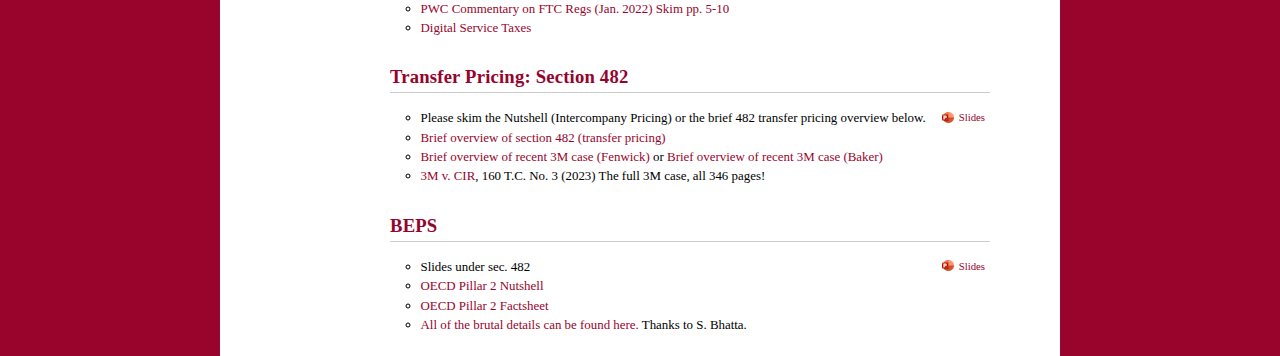
==== commit 02c5cde9: "Update" ====
--- a/index.html
+++ b/index.html
@@ -29,7 +29,7 @@
         <br>
         <hr>
       <h1>Last Update: 
-        <br>24 Apr 2023 </h1> 
+        <br>1 May 2023 </h1> 
         <small>
           [4/24]: <b>Exam Window Period: May 8 (Mon) noon to May 17 (9:00 am)</b>
           <br>
@@ -346,6 +346,7 @@
               </li>
             <li><a href="Pillar2 Nutshell 2022.pdf">OECD Pillar 2 Nutshell</a> </li>    
             <li><a href="Pillar2 Factsheet OECD.pdf">OECD Pillar 2 Factsheet</a> </li>
+            <li><a href="BEPS 2.0 Pillar Two Model rules.pdf">All of the brutal details can be found here.</a>  Thanks to S. Bhatta.</li>
             </ul>
 
 </div>
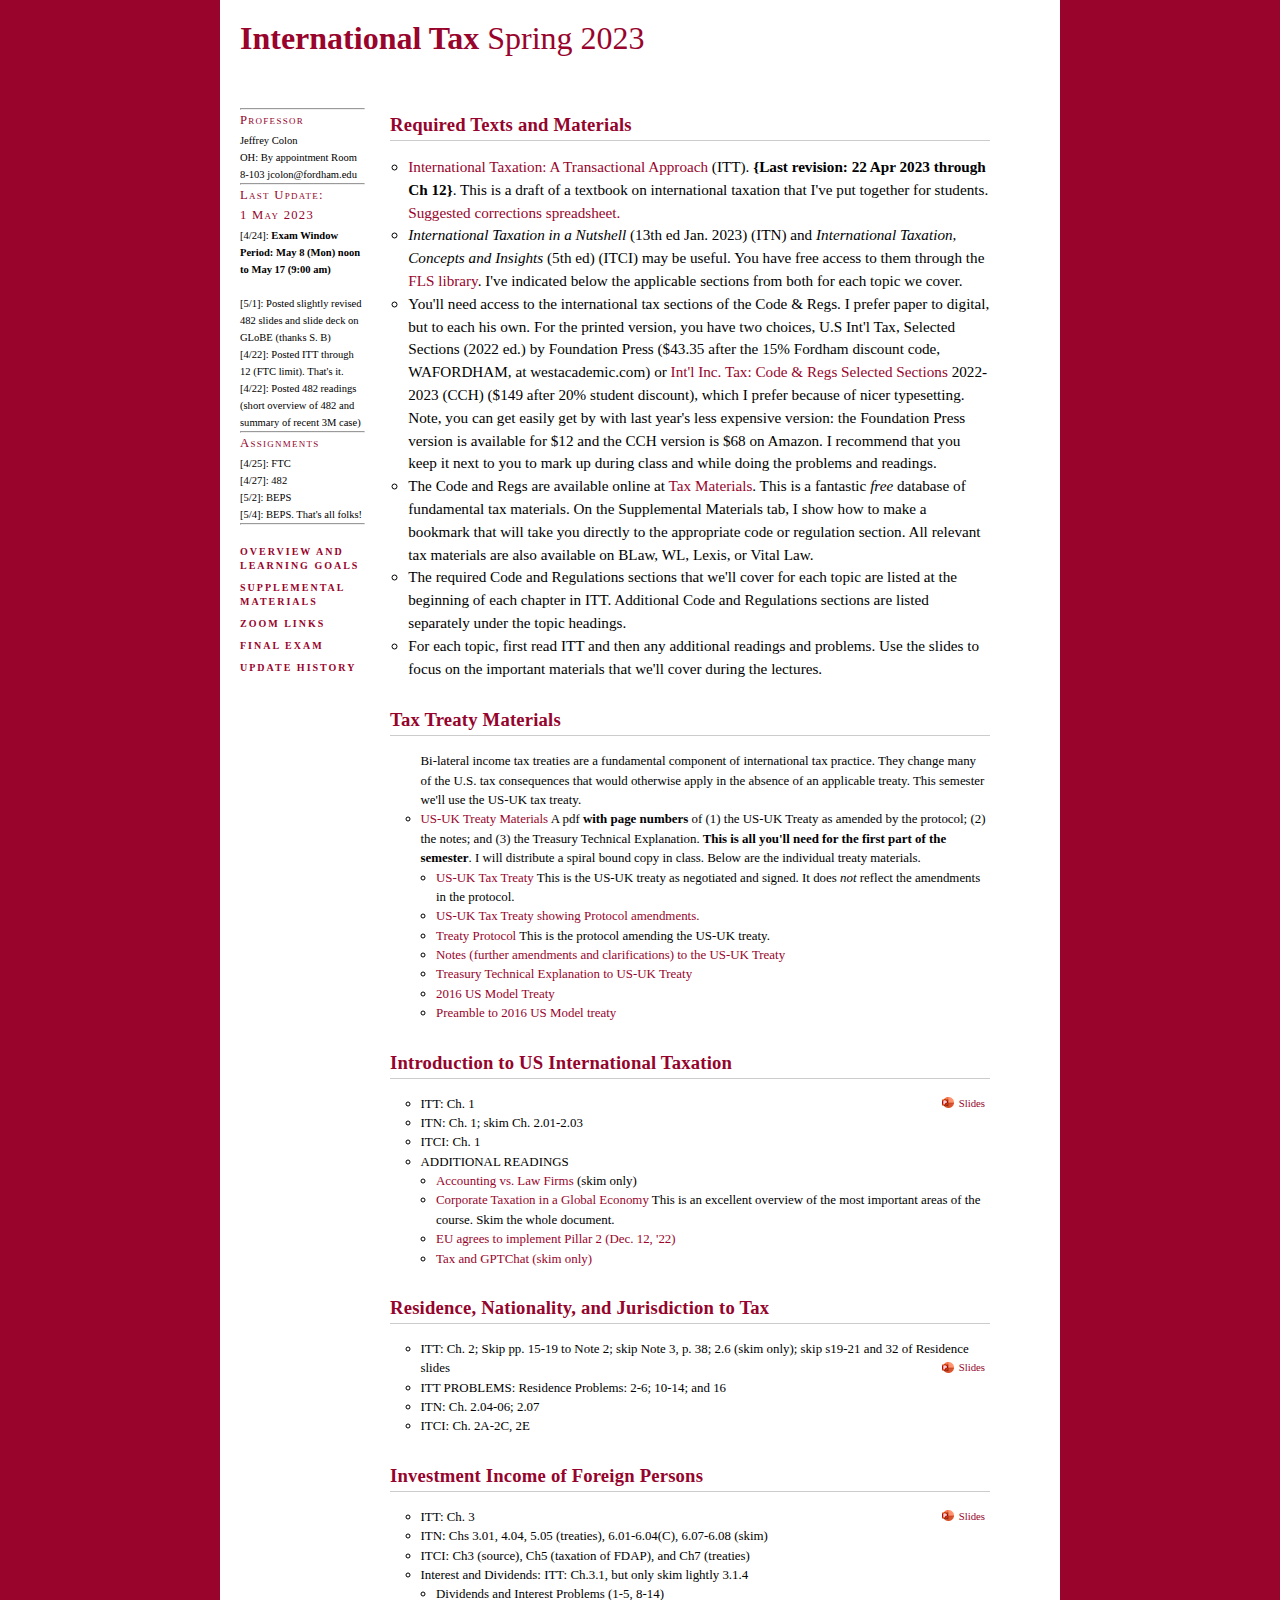
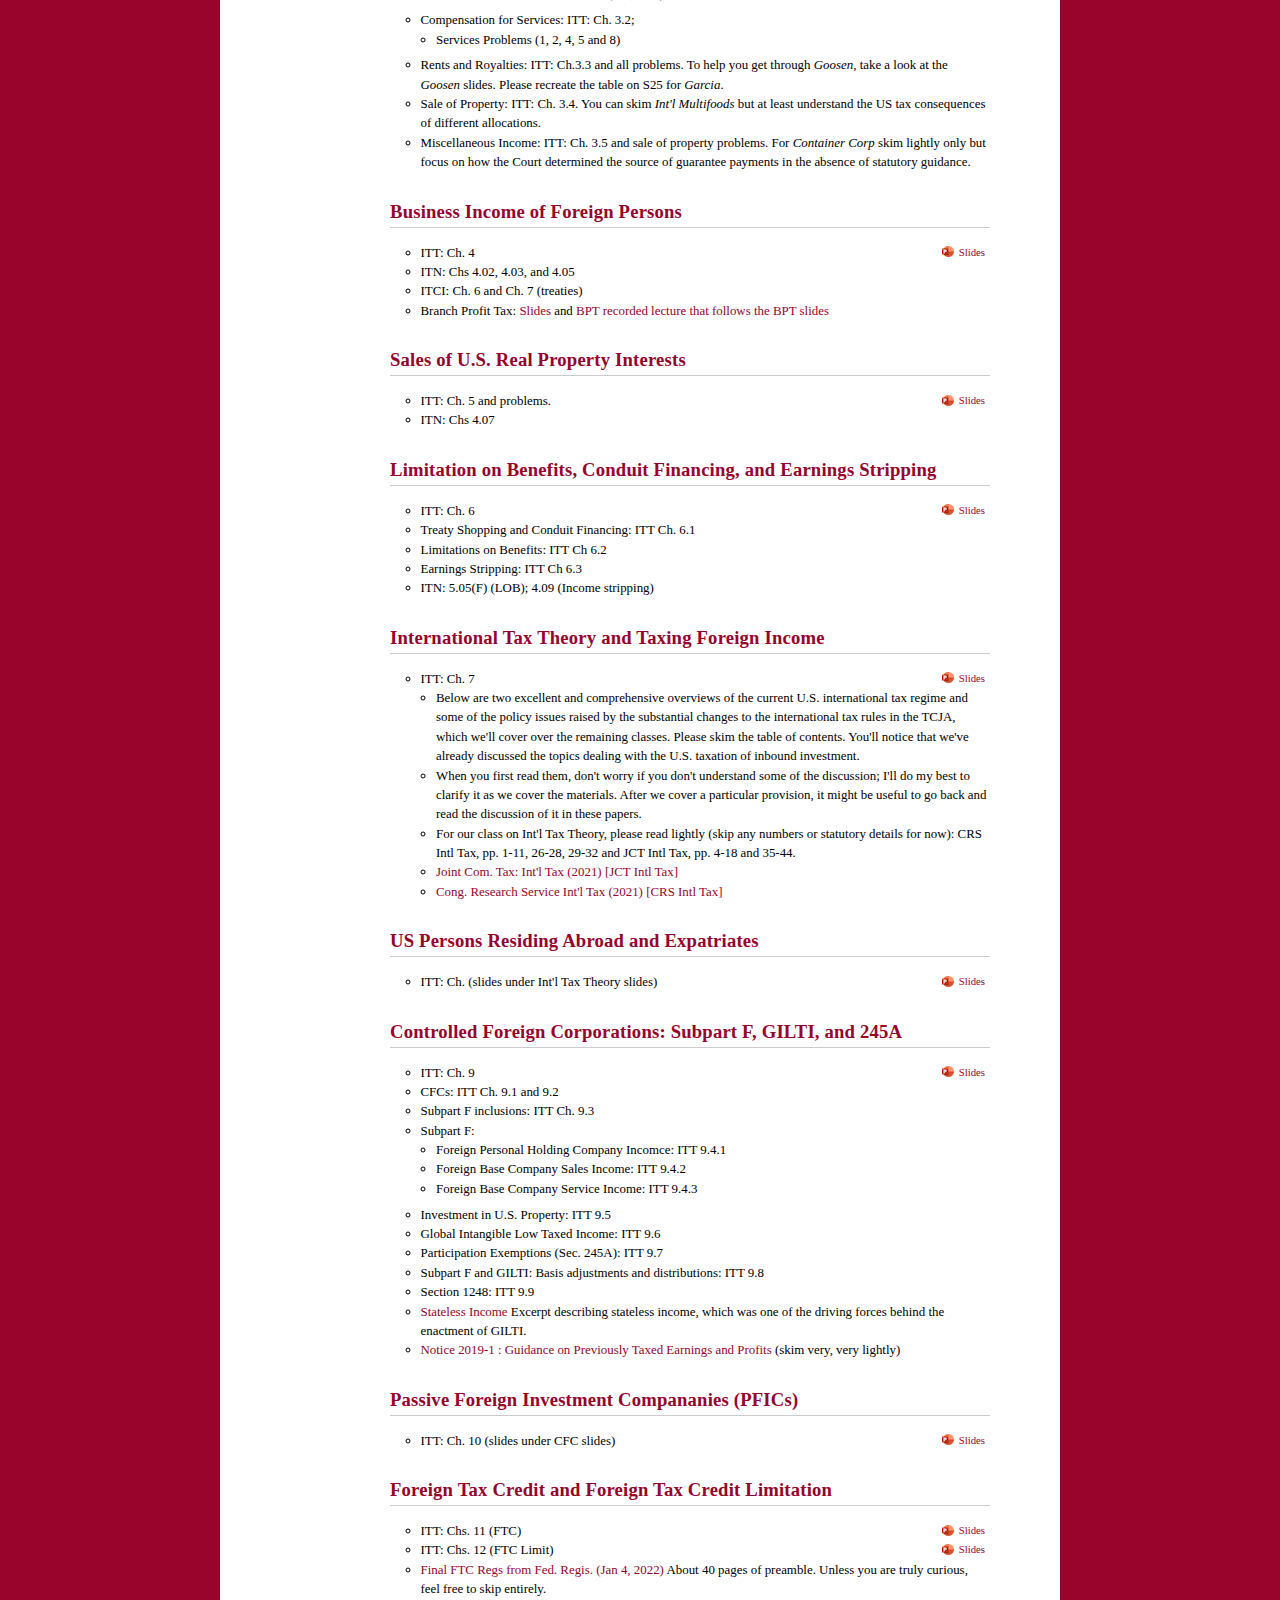
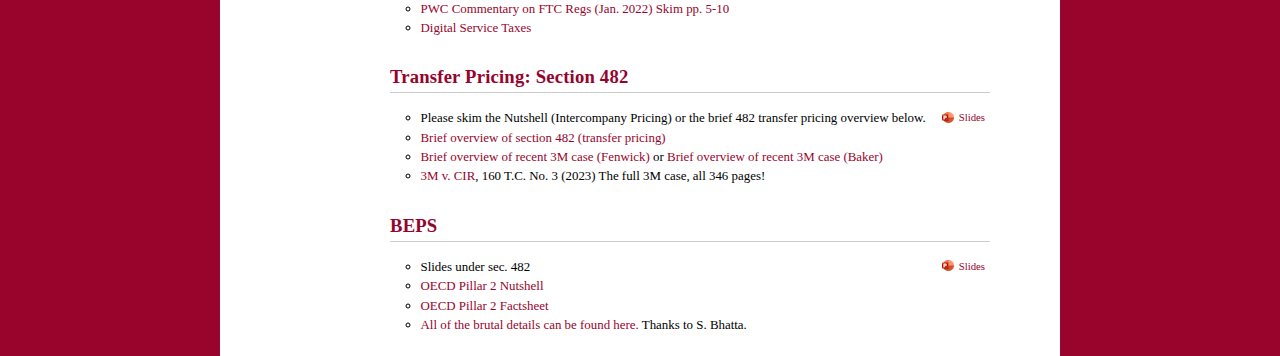
==== commit 3ec7ae28: "Update" ====
--- a/index.html
+++ b/index.html
@@ -33,6 +33,8 @@
         <small>
           [4/24]: <b>Exam Window Period: May 8 (Mon) noon to May 17 (9:00 am)</b>
           <br>
+          <br>
+        [5/1]: Posted slightly revised 482 slides and slide deck on GLoBE (thanks S. B)
           <br>
         [4/22]: Posted ITT through 12 (FTC limit).  That's it.
           <br>
@@ -329,7 +331,7 @@
           <ul class="reading">  
             <li>Please skim the Nutshell (Intercompany Pricing) or the brief 482 transfer pricing overview below.
               <small class="pull-right">
-                <a href="slides/IT_TransferPricing_2022.pptx" class="link link-slides">Slides</a>  
+                <a href="slides/IT_TransferPricing_2023.pptx" class="link link-slides">Slides</a>  
               </small>  
               </li>
             <li><a href="US Transfer Pricing Basic Rules.pdf" >Brief overview of section 482 (transfer pricing)</a> 
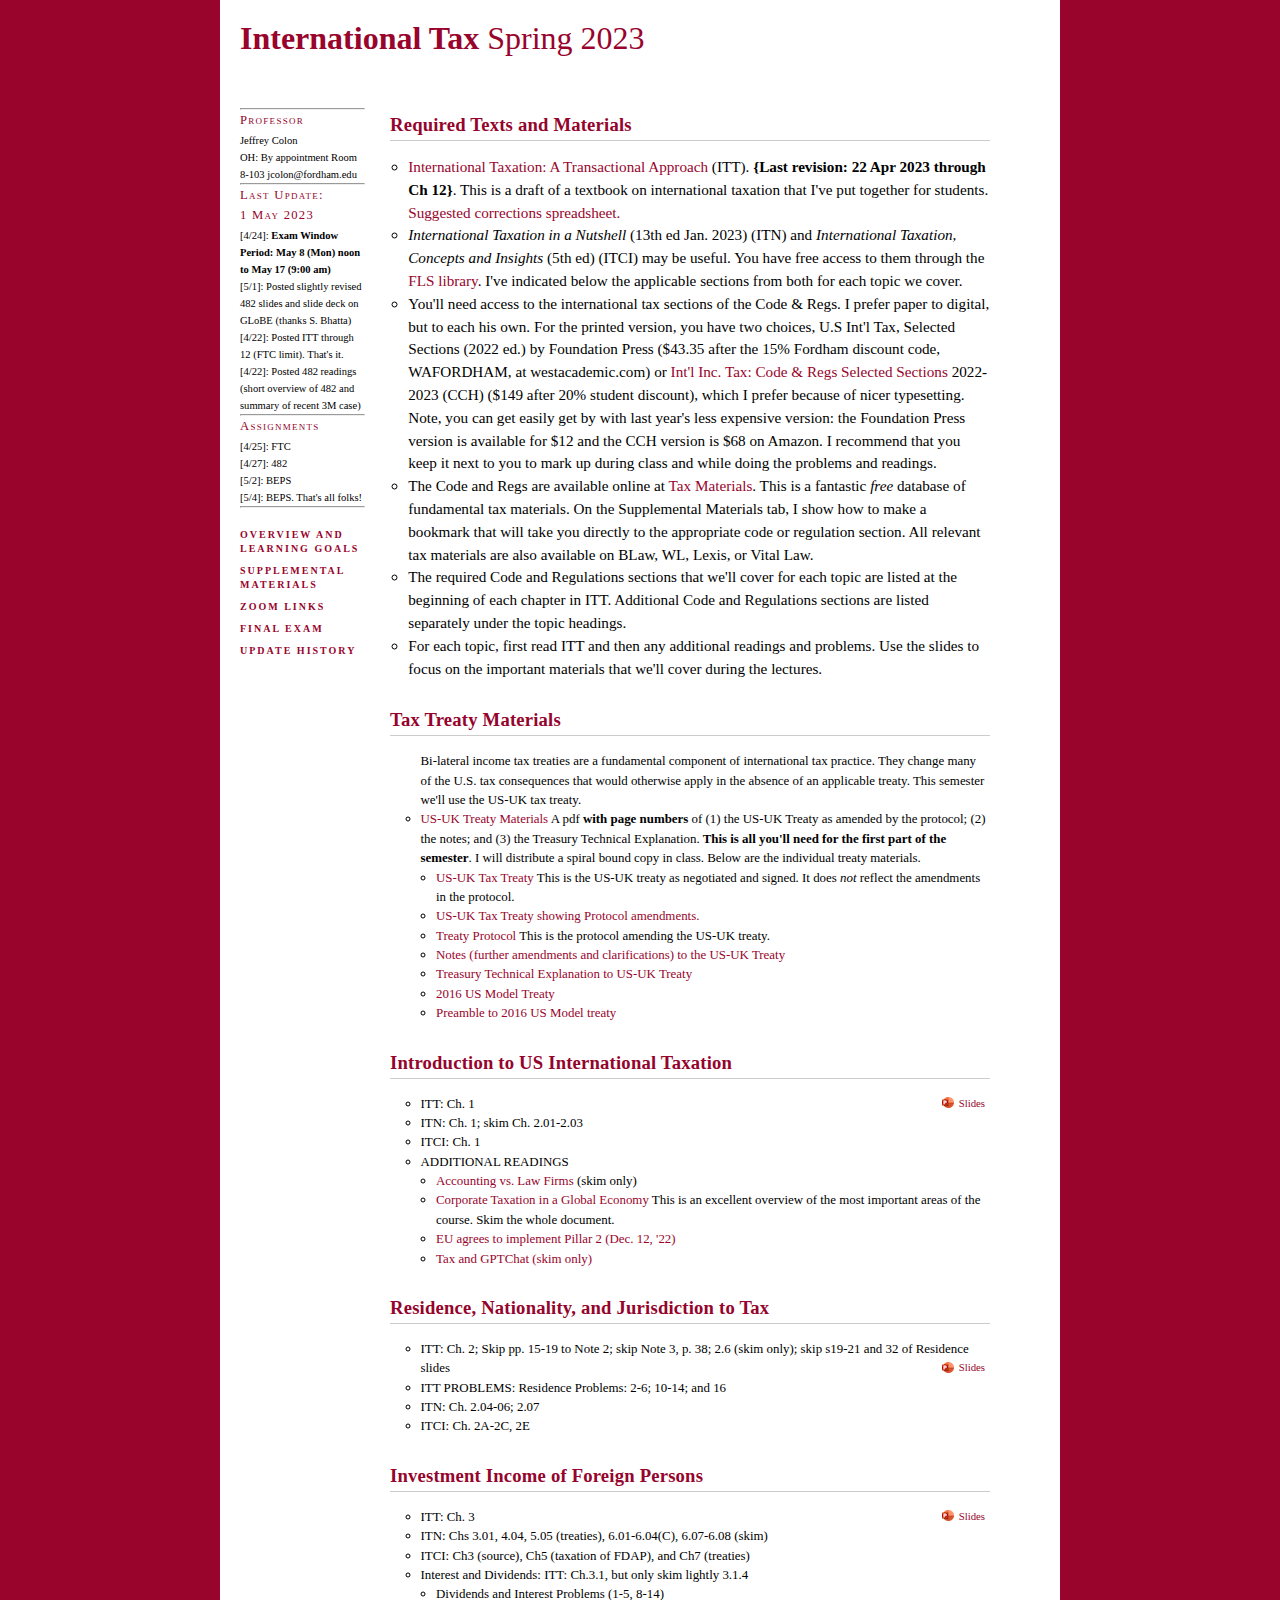
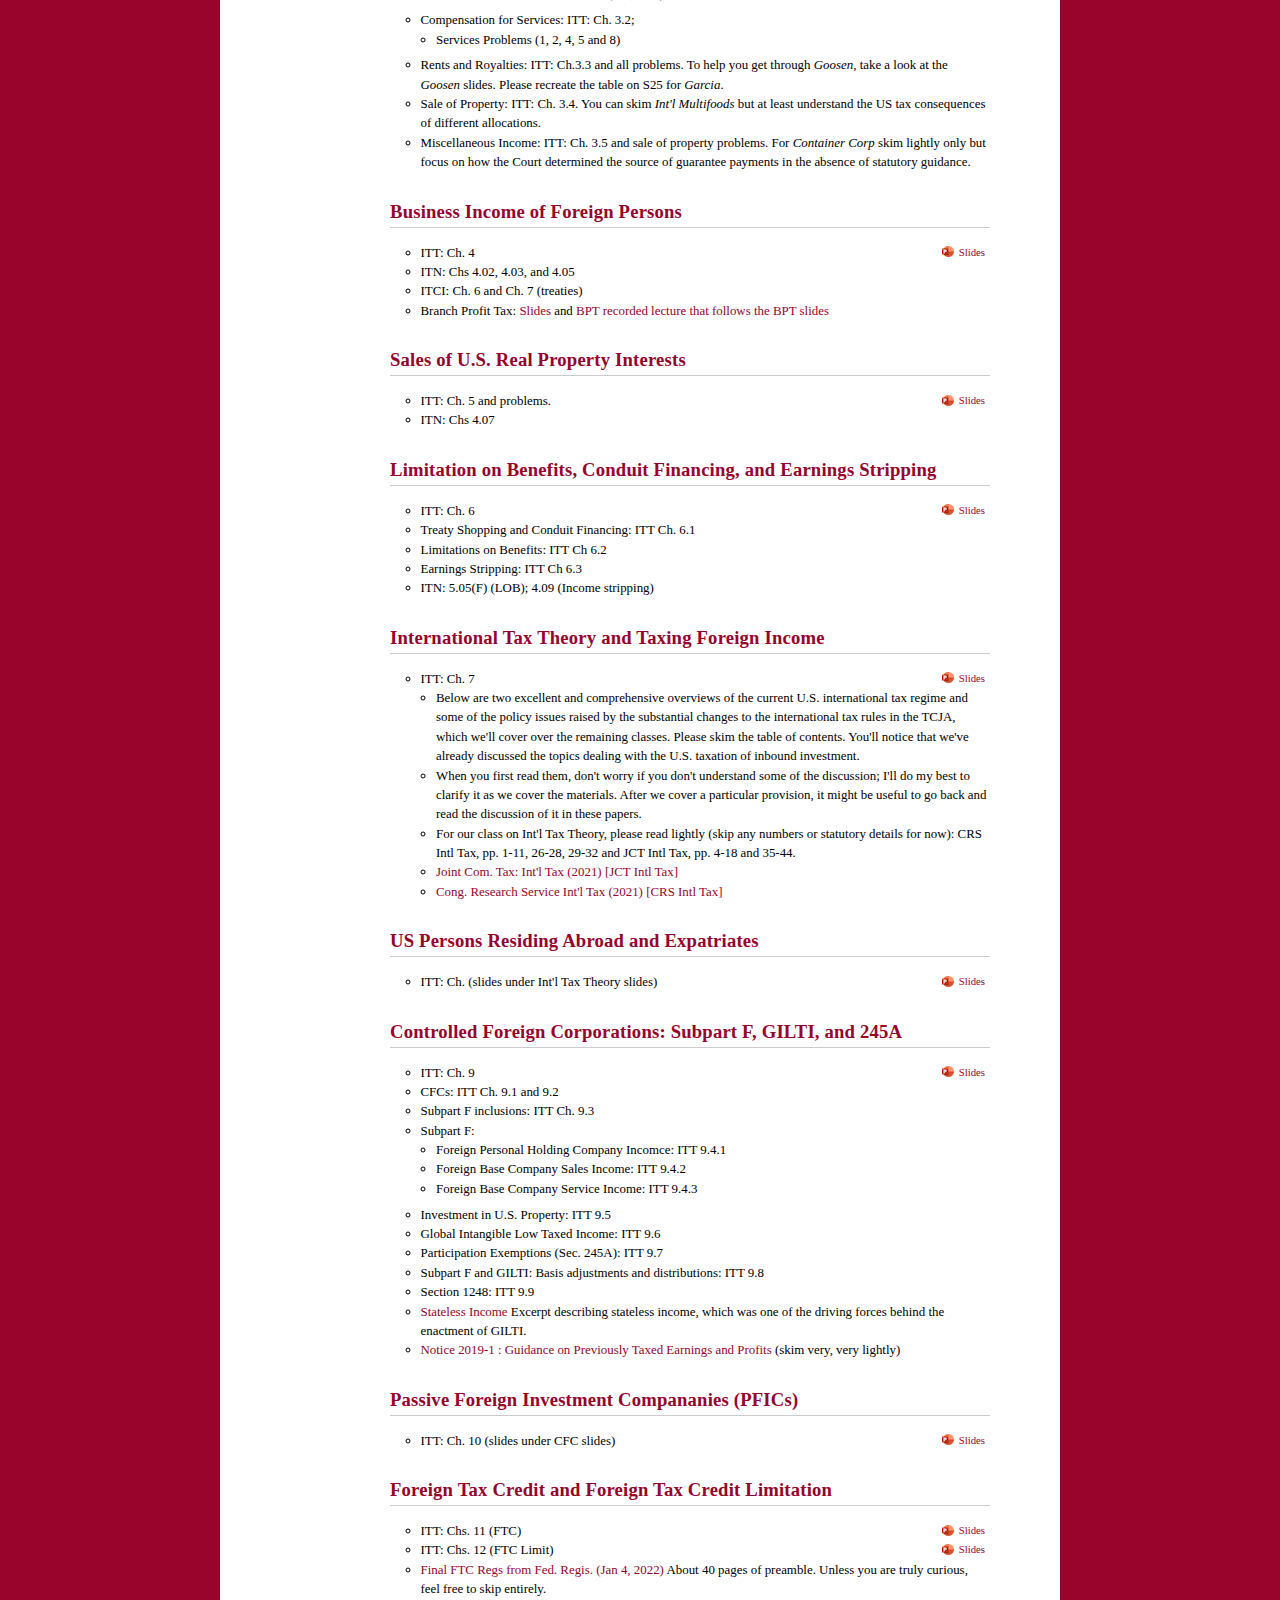
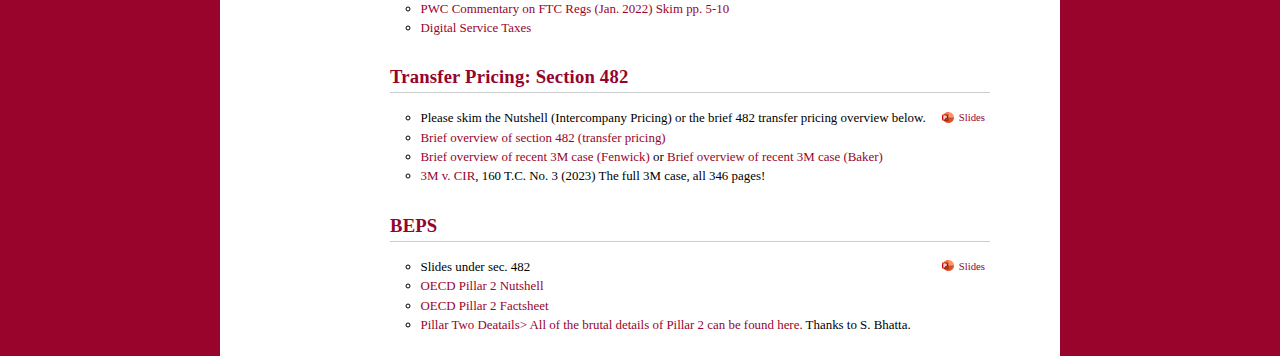
==== commit e81a1ce9: "Update index.html" ====
--- a/index.html
+++ b/index.html
@@ -31,10 +31,10 @@
       <h1>Last Update: 
         <br>1 May 2023 </h1> 
         <small>
-          [4/24]: <b>Exam Window Period: May 8 (Mon) noon to May 17 (9:00 am)</b>
-          <br>
-          <br>
-        [5/1]: Posted slightly revised 482 slides and slide deck on GLoBE (thanks S. B)
+        [4/24]: <b>Exam Window Period: May 8 (Mon) noon to May 17 (9:00 am)</b>
+          <br>
+      
+        [5/1]: Posted slightly revised 482 slides and slide deck on GLoBE (thanks S. Bhatta)
           <br>
         [4/22]: Posted ITT through 12 (FTC limit).  That's it.
           <br>
@@ -348,7 +348,7 @@
               </li>
             <li><a href="Pillar2 Nutshell 2022.pdf">OECD Pillar 2 Nutshell</a> </li>    
             <li><a href="Pillar2 Factsheet OECD.pdf">OECD Pillar 2 Factsheet</a> </li>
-            <li><a href="BEPS 2.0 Pillar Two Model rules.pdf">All of the brutal details can be found here.</a>  Thanks to S. Bhatta.</li>
+            <li><a href="BEPS 2.0 Pillar Two Model rules.pdf">Pillar Two Deatails> All of the brutal details of Pillar 2 can be found here.</a>  Thanks to S. Bhatta.</li>
             </ul>
 
 </div>
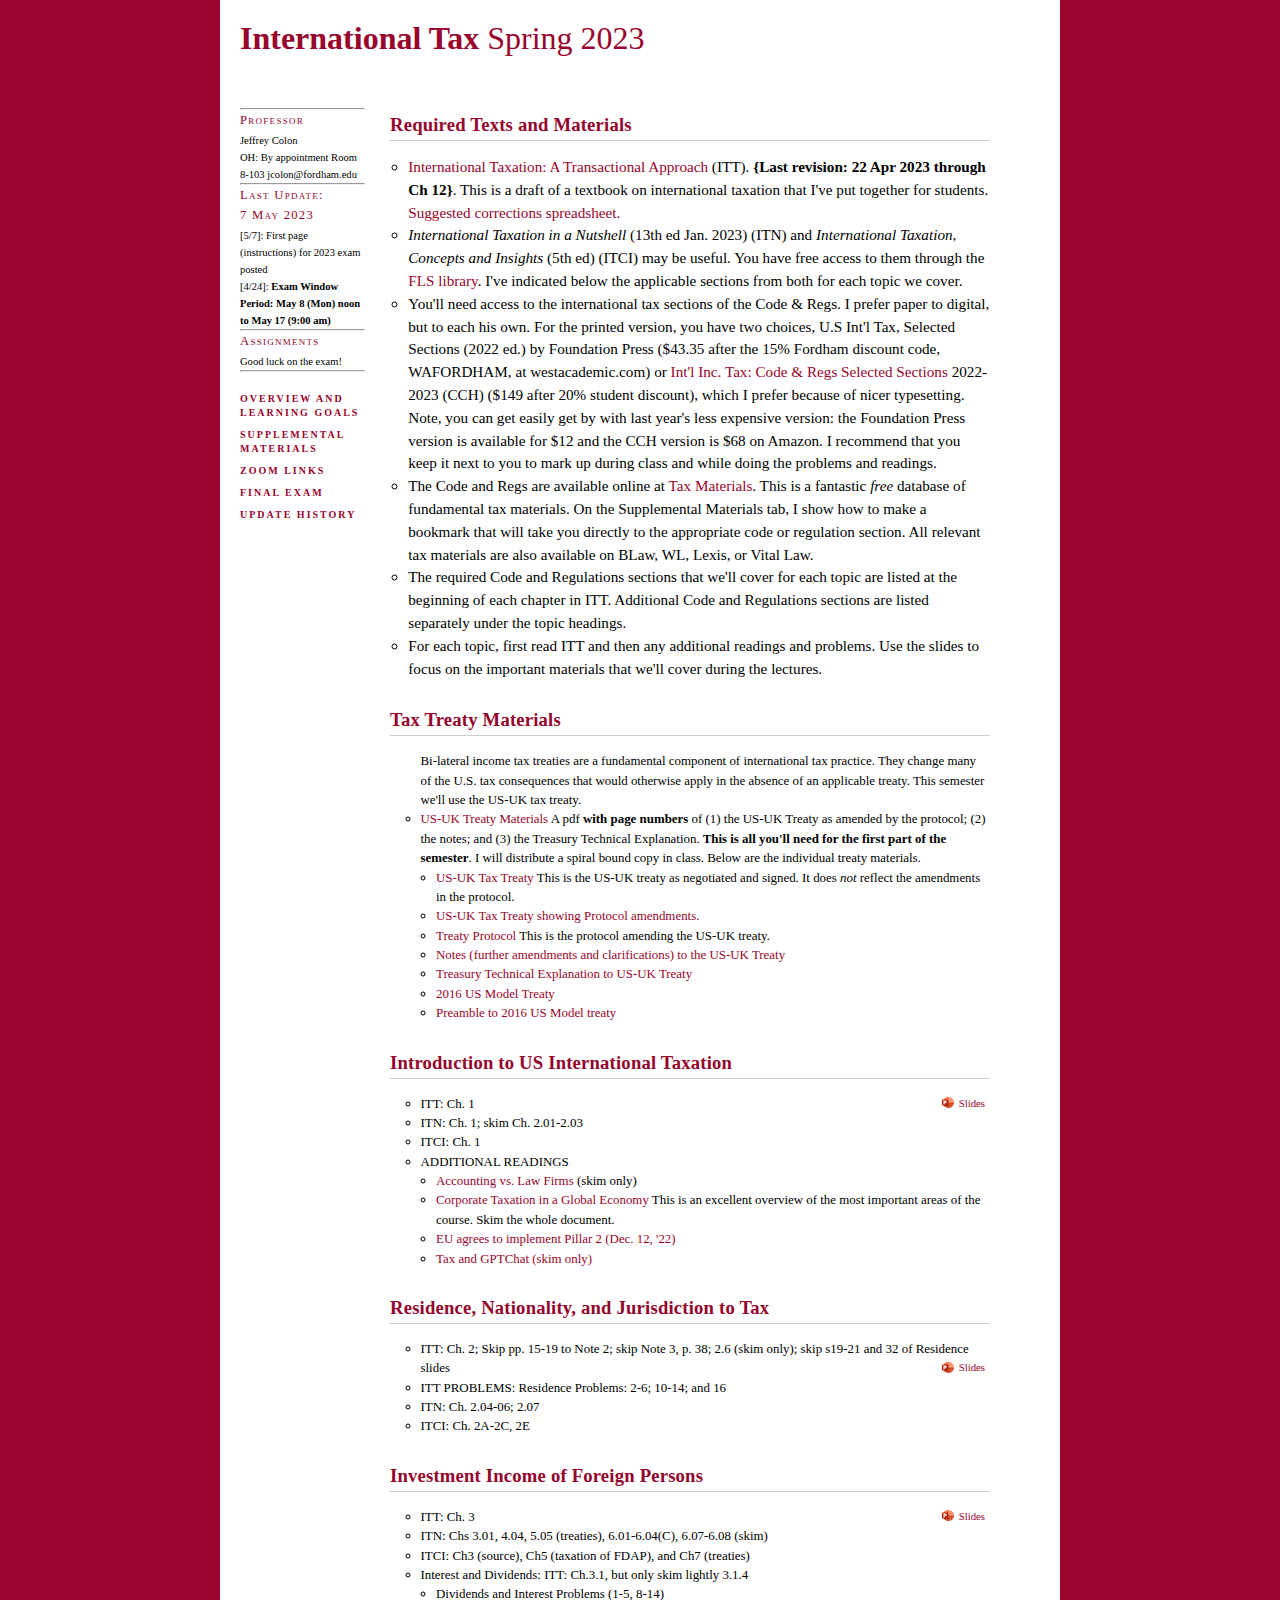
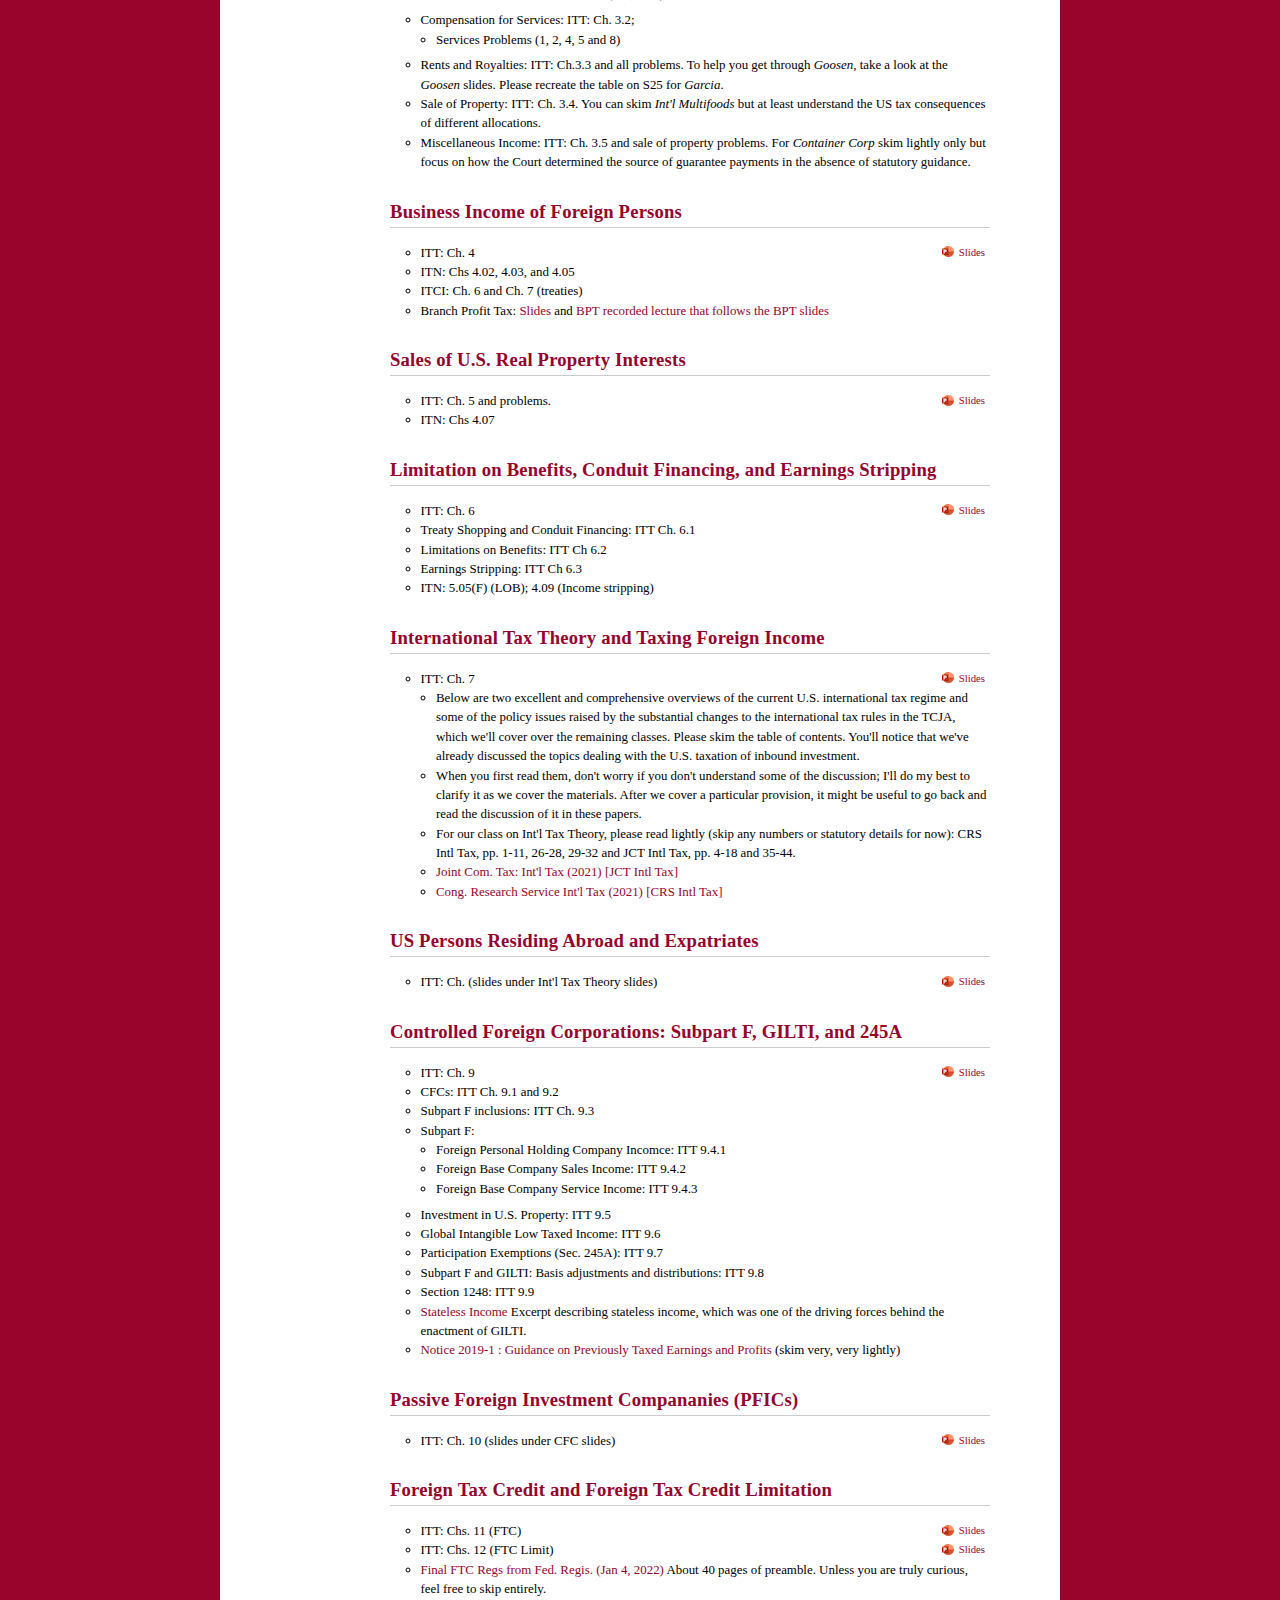
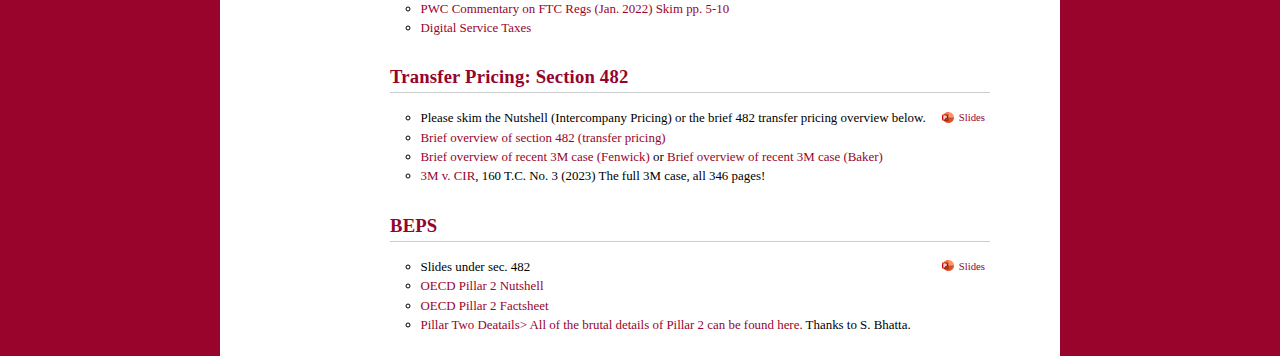
==== commit d4aa58b0: "Update" ====
--- a/index.html
+++ b/index.html
@@ -29,34 +29,19 @@
         <br>
         <hr>
       <h1>Last Update: 
-        <br>1 May 2023 </h1> 
+        <br>7 May 2023 </h1> 
         <small>
+        [5/7]: First page (instructions) for 2023 exam posted
+          <br>
         [4/24]: <b>Exam Window Period: May 8 (Mon) noon to May 17 (9:00 am)</b>
-          <br>
-      
-        [5/1]: Posted slightly revised 482 slides and slide deck on GLoBE (thanks S. Bhatta)
-          <br>
-        [4/22]: Posted ITT through 12 (FTC limit).  That's it.
-          <br>
-        [4/22]: Posted 482 readings (short overview of 482 and summary of recent 3M case)
-           <br>
-        
-         </small>
+          <br>  
+       </small>
           
         <hr>
       
       <h1>Assignments</h1>
        <small>
-      
-        [4/25]: FTC
-          <br>
-        [4/27]: 482
-          <br>
-        [5/2]: BEPS
-          <br>
-        [5/4]: BEPS.  That's all folks!
-
-
+        Good luck on the exam!
 
      
        </small>
